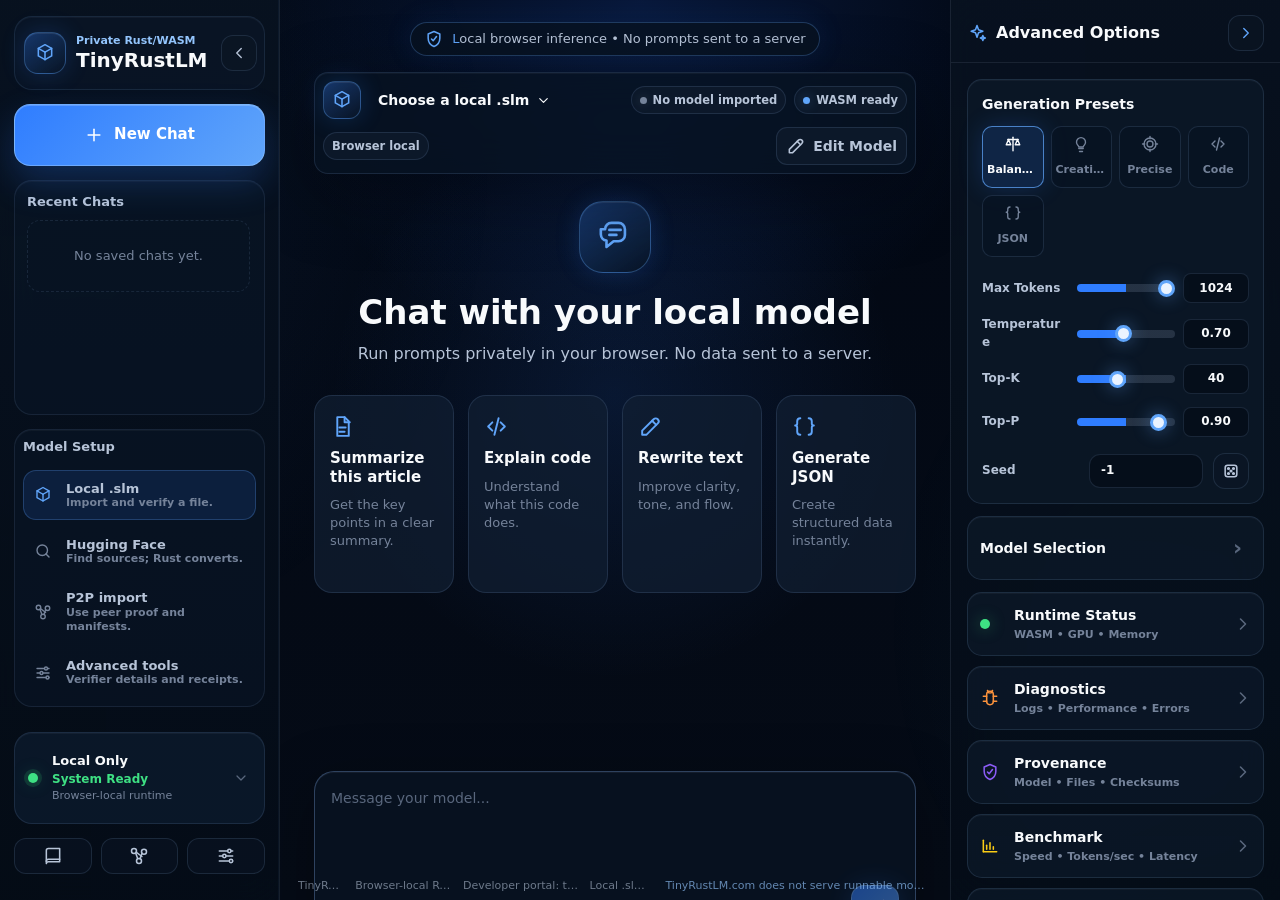
==== tinyrustlm/index.html @ 20199f37 "wip" ====
<!doctype html>
<html lang="en">
<head>
  <meta charset="utf-8">
  <meta name="viewport" content="width=device-width, initial-scale=1">
  <title>TinyRustLM</title>
  <link rel="icon" href="data:,">
  <link rel="stylesheet" href="./app/app.css?v=20260703-source-contract">
</head>
<body>
  <svg class="icon-sprite" aria-hidden="true" focusable="false">
    <symbol id="icon-cube" viewBox="0 0 24 24"><path d="m12 2 8 4.5v9L12 20l-8-4.5v-9L12 2Z"/><path d="m4 6.5 8 4.5 8-4.5"/><path d="M12 11v9"/></symbol>
    <symbol id="icon-chevron" viewBox="0 0 24 24"><path d="m9 18 6-6-6-6"/></symbol>
    <symbol id="icon-plus" viewBox="0 0 24 24"><path d="M12 5v14"/><path d="M5 12h14"/></symbol>
    <symbol id="icon-search" viewBox="0 0 24 24"><circle cx="11" cy="11" r="7"/><path d="m16 16 4 4"/></symbol>
    <symbol id="icon-chat" viewBox="0 0 24 24"><path d="M5 6.5A4.5 4.5 0 0 1 9.5 2h5A4.5 4.5 0 0 1 19 6.5v4A4.5 4.5 0 0 1 14.5 15H11l-5 4v-4.5A4.5 4.5 0 0 1 2 10.1V6.5Z"/><path d="M8 7h8"/><path d="M8 10.5h5"/></symbol>
    <symbol id="icon-book" viewBox="0 0 24 24"><path d="M4 5.5A2.5 2.5 0 0 1 6.5 3H20v16H6.5A2.5 2.5 0 0 0 4 21V5.5Z"/><path d="M4 18.5A2.5 2.5 0 0 1 6.5 16H20"/></symbol>
    <symbol id="icon-sliders" viewBox="0 0 24 24"><path d="M4 6h10"/><path d="M18 6h2"/><circle cx="16" cy="6" r="2"/><path d="M4 12h4"/><path d="M12 12h8"/><circle cx="10" cy="12" r="2"/><path d="M4 18h12"/><path d="M20 18h0"/><circle cx="18" cy="18" r="2"/></symbol>
    <symbol id="icon-code" viewBox="0 0 24 24"><path d="m8 8-4 4 4 4"/><path d="m16 8 4 4-4 4"/><path d="m14 4-4 16"/></symbol>
    <symbol id="icon-shield" viewBox="0 0 24 24"><path d="M12 3 19 6v5c0 5-3.2 8.4-7 10-3.8-1.6-7-5-7-10V6l7-3Z"/><path d="m9 12 2 2 4-5"/></symbol>
    <symbol id="icon-pencil" viewBox="0 0 24 24"><path d="M4 20h4l11-11a2.8 2.8 0 0 0-4-4L4 16v4Z"/><path d="m13.5 6.5 4 4"/></symbol>
    <symbol id="icon-file" viewBox="0 0 24 24"><path d="M7 3h7l4 4v14H7V3Z"/><path d="M14 3v5h5"/><path d="M9 13h6"/><path d="M9 17h5"/></symbol>
    <symbol id="icon-braces" viewBox="0 0 24 24"><path d="M8 4c-2 0-3 1-3 3v2c0 1-1 2-2 2 1 0 2 1 2 2v4c0 2 1 3 3 3"/><path d="M16 4c2 0 3 1 3 3v2c0 1 1 2 2 2-1 0-2 1-2 2v4c0 2-1 3-3 3"/></symbol>
    <symbol id="icon-paperclip" viewBox="0 0 24 24"><path d="m21 11-8.5 8.5a5 5 0 0 1-7-7L15 3a3.5 3.5 0 0 1 5 5l-9.2 9.2a2 2 0 0 1-2.8-2.8L16 6.5"/></symbol>
    <symbol id="icon-send" viewBox="0 0 24 24"><path d="M22 2 11 13"/><path d="m22 2-7 20-4-9-9-4 20-7Z"/></symbol>
    <symbol id="icon-sparkles" viewBox="0 0 24 24"><path d="m12 3 1.8 5.2L19 10l-5.2 1.8L12 17l-1.8-5.2L5 10l5.2-1.8L12 3Z"/><path d="m19 15 .8 2.2L22 18l-2.2.8L19 21l-.8-2.2L16 18l2.2-.8L19 15Z"/></symbol>
    <symbol id="icon-scales" viewBox="0 0 24 24"><path d="M12 3v18"/><path d="M5 6h14"/><path d="m6 6-3 7h6L6 6Z"/><path d="m18 6-3 7h6l-3-7Z"/></symbol>
    <symbol id="icon-lightbulb" viewBox="0 0 24 24"><path d="M9 18h6"/><path d="M10 22h4"/><path d="M8 14a6 6 0 1 1 8 0c-.8.7-1 1.5-1 2H9c0-.5-.2-1.3-1-2Z"/></symbol>
    <symbol id="icon-target" viewBox="0 0 24 24"><circle cx="12" cy="12" r="8"/><circle cx="12" cy="12" r="4"/><path d="M12 2v3"/><path d="M22 12h-3"/><path d="M12 22v-3"/><path d="M2 12h3"/></symbol>
    <symbol id="icon-bug" viewBox="0 0 24 24"><path d="M8 8a4 4 0 0 1 8 0v8a4 4 0 0 1-8 0V8Z"/><path d="M8 10H4"/><path d="M20 10h-4"/><path d="M8 16H4"/><path d="M20 16h-4"/><path d="M9 3l2 3"/><path d="m15 3-2 3"/></symbol>
    <symbol id="icon-chart" viewBox="0 0 24 24"><path d="M4 19V5"/><path d="M4 19h16"/><path d="M8 16v-5"/><path d="M12 16V8"/><path d="M16 16v-3"/></symbol>
    <symbol id="icon-network" viewBox="0 0 24 24"><circle cx="6" cy="6" r="3"/><circle cx="18" cy="7" r="3"/><circle cx="12" cy="18" r="3"/><path d="m8.5 7.4 7 5.2"/><path d="m15.7 8.8-2.5 6.4"/><path d="m8.1 8.6 2.3 6.5"/></symbol>
    <symbol id="icon-reset" viewBox="0 0 24 24"><path d="M4 12a8 8 0 1 0 2.3-5.7L4 8.5"/><path d="M4 4v4.5h4.5"/></symbol>
    <symbol id="icon-help" viewBox="0 0 24 24"><circle cx="12" cy="12" r="9"/><path d="M9.5 9a2.7 2.7 0 0 1 5 1.4c0 2.2-2.5 2.3-2.5 4.1"/><path d="M12 18h.01"/></symbol>
    <symbol id="icon-gear" viewBox="0 0 24 24"><circle cx="12" cy="12" r="3"/><path d="M19.4 15a8.1 8.1 0 0 0 .1-1l2-1.5-2-3.4-2.4 1a7.3 7.3 0 0 0-1.7-1L15 6.5h-4l-.4 2.6c-.6.2-1.2.6-1.7 1l-2.4-1-2 3.4 2 1.5a8.1 8.1 0 0 0 .1 2l-2 1.5 2 3.4 2.4-1c.5.4 1.1.8 1.7 1l.4 2.6h4l.4-2.6c.6-.2 1.2-.6 1.7-1l2.4 1 2-3.4-2-1.5c.1-.3.1-.7.1-1Z"/></symbol>
    <symbol id="icon-sun" viewBox="0 0 24 24"><circle cx="12" cy="12" r="4"/><path d="M12 2v3"/><path d="M12 19v3"/><path d="M2 12h3"/><path d="M19 12h3"/><path d="m4.9 4.9 2.1 2.1"/><path d="m17 17 2.1 2.1"/><path d="m19.1 4.9-2.1 2.1"/><path d="m7 17-2.1 2.1"/></symbol>
    <symbol id="icon-dice" viewBox="0 0 24 24"><rect x="5" y="5" width="14" height="14" rx="3"/><circle cx="9" cy="9" r="1"/><circle cx="15" cy="9" r="1"/><circle cx="12" cy="12" r="1"/><circle cx="9" cy="15" r="1"/><circle cx="15" cy="15" r="1"/></symbol>
  </svg>

  <main class="app-shell" data-mode="simple" data-system-state="booting" data-rail-collapsed="false" data-sidebar-collapsed="false">
    <aside class="left-sidebar" aria-label="TinyRustLM navigation">
      <header class="brand-header">
        <div class="brand-mark" aria-hidden="true"><svg><use href="#icon-cube"></use></svg></div>
        <div class="brand-copy">
          <p class="eyebrow">Private Rust/WASM</p>
          <h1>TinyRustLM</h1>
        </div>
        <button id="sidebarCollapseButton" class="icon-button sidebar-collapse" type="button" aria-label="Collapse sidebar" aria-expanded="true" title="Collapse sidebar">
          <svg><use href="#icon-chevron"></use></svg>
        </button>
      </header>

      <button id="newChatButton" class="new-chat-button" type="button" aria-label="New chat" data-tooltip="New chat">
        <svg aria-hidden="true"><use href="#icon-plus"></use></svg>
        <span>New Chat</span>
      </button>

      <section class="recent-section" aria-labelledby="recentChatsHeading">
        <div class="sidebar-section-header">
          <h2 id="recentChatsHeading">Recent Chats</h2>
        </div>
        <ol class="recent-list">
          <li class="recent-empty">No saved chats yet.</li>
        </ol>
      </section>

      <section class="setup-section" aria-labelledby="modelSetupHeading">
        <div class="sidebar-section-header">
          <h2 id="modelSetupHeading">Model Setup</h2>
        </div>
        <div class="setup-step-list">
          <button id="sidebarLocalSetupButton" class="setup-step" type="button" data-sidebar-source="local" data-tooltip="Local .slm" aria-pressed="true">
            <svg aria-hidden="true"><use href="#icon-cube"></use></svg>
            <span><strong>Local .slm</strong><small>Import and verify a file.</small></span>
          </button>
          <button id="sidebarHfSetupButton" class="setup-step" type="button" data-sidebar-source="huggingface" data-tooltip="Hugging Face">
            <svg aria-hidden="true"><use href="#icon-search"></use></svg>
            <span><strong>Hugging Face</strong><small>Find sources; Rust converts.</small></span>
          </button>
          <button id="sidebarP2pSetupButton" class="setup-step" type="button" data-sidebar-source="p2p" data-tooltip="P2P import">
            <svg aria-hidden="true"><use href="#icon-network"></use></svg>
            <span><strong>P2P import</strong><small>Use peer proof and manifests.</small></span>
          </button>
          <button id="sidebarAdvancedToolsButton" class="setup-step" type="button" data-sidebar-action="advanced" data-tooltip="Advanced tools">
            <svg aria-hidden="true"><use href="#icon-sliders"></use></svg>
            <span><strong>Advanced tools</strong><small>Verifier details and receipts.</small></span>
          </button>
        </div>
      </section>

      <section class="local-status-card" aria-label="Local runtime status" data-tooltip="Local runtime ready">
        <span id="systemStatusDot" class="status-dot" aria-hidden="true"></span>
        <div>
          <strong>Local Only</strong>
          <span id="runtimeStatus" class="status-text">System Ready</span>
          <span id="statusDetail" class="status-detail">Browser-local runtime</span>
        </div>
        <svg aria-hidden="true"><use href="#icon-chevron"></use></svg>
      </section>

      <div class="sidebar-utilities" aria-label="Documentation and tools">
        <a class="icon-button" href="#" rel="noopener" aria-label="Runtime docs" data-tooltip="Runtime docs" data-doc-target="runtime"><svg><use href="#icon-book"></use></svg></a>
        <a class="icon-button" href="#" rel="noopener" aria-label="MiniModel docs" data-tooltip="MiniModel docs" data-doc-target="minimodel"><svg><use href="#icon-network"></use></svg></a>
        <button class="icon-button" type="button" data-sidebar-action="advanced" aria-label="Advanced tools" data-tooltip="Advanced tools"><svg><use href="#icon-sliders"></use></svg></button>
      </div>
    </aside>

    <section class="main-workspace grid" aria-label="Local AI chat workspace">
      <div class="privacy-badge" title="Prompts and model execution stay in this browser.">
        <svg aria-hidden="true"><use href="#icon-shield"></use></svg>
        <span>Local browser inference &bull; No prompts sent to a server</span>
      </div>

      <section id="modelToolbar" class="model-toolbar" aria-label="Loaded local model">
        <div class="model-icon" aria-hidden="true"><svg><use href="#icon-cube"></use></svg></div>
        <button id="modelEditButton" class="model-name-button" type="button" aria-haspopup="dialog" aria-expanded="false">
          <span id="modelToolbarName">Choose a local .slm</span>
          <svg aria-hidden="true"><use href="#icon-chevron"></use></svg>
        </button>
        <span id="modelLoadPill" class="status-pill neutral"><span class="mini-dot"></span>No model imported</span>
        <span class="status-pill info"><span class="mini-dot"></span>WASM ready <span id="wasmState" class="sr-only">waiting</span></span>
        <span id="modelContextPill" class="status-pill neutral">Browser local</span>
        <button class="edit-model-button" type="button" data-open-model-popover>
          <svg aria-hidden="true"><use href="#icon-pencil"></use></svg>
          <span>Edit Model</span>
        </button>
      </section>

      <button id="mobileAdvancedButton" class="mobile-advanced-button" type="button" aria-controls="diagnosticsRail" aria-expanded="false">
        <svg aria-hidden="true"><use href="#icon-sparkles"></use></svg>
        <span>Advanced Options</span>
      </button>

      <div class="mode-toggle" role="group" aria-label="Interface mode">
        <button id="simpleModeButton" class="mode-button" type="button" aria-pressed="true">Chat</button>
        <button id="advancedModeButton" class="mode-button" type="button" aria-pressed="false">Advanced Tools</button>
      </div>

      <section id="simpleDiscoveryPanel" class="model-popover" hidden aria-label="Model source options">
        <div class="source-option-grid" role="list" aria-label="Model source options">
          <button id="simpleLocalSourceButton" class="source-option" type="button" data-source-option="local">
            <span>Your Local Files</span>
            <small>Fastest path. No network needed.</small>
          </button>
          <button id="simpleHfSourceButton" class="source-option" type="button" data-source-option="huggingface">
            <span>Hugging Face</span>
            <small>Model cards first. Convert later.</small>
          </button>
          <button id="simpleP2pSourceButton" class="source-option" type="button" data-source-option="p2p">
            <span>P2P Exchange</span>
            <small>Use manifests or peer proof.</small>
          </button>
        </div>
        <div id="simpleLocalSourcePanel" class="source-panel" data-source-panel="local">
          <p>Local `.slm` files stay on this device and are checked before they run.</p>
          <button id="simpleChooseLocalButton" class="secondary-action" type="button">Choose Local .slm</button>
          <button id="simpleImportLocalModelButton" class="secondary-action" type="button">Import Selected .slm</button>
        </div>
        <div id="simpleHfSourcePanel" class="source-panel" data-source-panel="huggingface" hidden>
          <label for="simpleHfSearchInput">Hugging Face metadata search</label>
          <p>These are external model-card candidates. Nothing runs here until Rust converts a compatible source to `.slm`, verifies it, and you choose the local file.</p>
          <div class="search-row">
            <input id="simpleHfSearchInput" type="search" value="tiny text-generation slm">
            <button id="simpleHfSearchButton" type="button">Search Metadata</button>
          </div>
          <div class="source-flow-row">
            <label class="toggle-row" for="simpleHfP2pToggle">
              <input id="simpleHfP2pToggle" type="checkbox" checked>
              <span>Enable P2P when available</span>
            </label>
            <span id="simpleHfP2pStatus" class="flow-status">P2P on. Peer-ready matches can use P2P Import.</span>
          </div>
          <p id="simpleHfP2pWarning" class="inline-status source-warning" hidden>P2P is off. Local conversion can take a while; enable P2P above to use peer-ready imports when metadata supports them.</p>
          <div id="simpleHfFlowSummary" class="source-flow-summary" aria-live="polite" hidden></div>
          <ol id="simpleHfResults" class="model-results"></ol>
        </div>
        <div id="simpleP2pSourcePanel" class="source-panel" data-source-panel="p2p" hidden>
          <p>Load MiniModel metadata or a local `models.v0.json` snapshot to find proof-ready peer imports, or save share metadata after you import a verified local `.slm`.</p>
          <label for="simplePeerBaseUrlInput">Known peer URL</label>
          <div class="search-row">
            <input id="simplePeerBaseUrlInput" type="url" inputmode="url" placeholder="127.0.0.1:8123/">
            <button id="simpleSavePeerUrlButton" type="button">Use Peer</button>
          </div>
          <p id="simplePeerUrlStatus" class="inline-status">Enter the consenting peer URL once; P2P imports will use it.</p>
          <button id="simpleLoadCatalogButton" class="secondary-action" type="button">Load MiniModel Metadata</button>
          <label for="simpleLocalCatalogFile">Local models.v0.json</label>
          <input id="simpleLocalCatalogFile" type="file" accept=".json,application/json">
          <button id="simpleImportLocalCatalogButton" class="secondary-action" type="button">Load Local Catalog</button>
          <label for="simplePeerAnnouncementFile">Peer-source announcement JSON</label>
          <input id="simplePeerAnnouncementFile" type="file" accept=".json,application/json">
          <button id="simpleApplyPeerAnnouncementButton" class="secondary-action" type="button">Apply Peer Announcement</button>
          <button id="simpleSaveShareMetadataButton" class="secondary-action" type="button">Save Share Metadata</button>
          <button id="simpleSaveShareKitButton" class="secondary-action" type="button">Save P2P Share Kit</button>
          <p id="simpleShareMetadataStatus" class="inline-status">import a local .slm first</p>
          <ol id="simpleCatalogResults" class="model-results"></ol>
        </div>
        <button id="simpleOpenAdvancedDiscoveryButton" class="text-link-button" type="button">Open source details in Advanced Tools</button>
        <div id="simpleDiscoveryStatus" class="helper-status" aria-live="polite">Choose a trusted local .slm file. No network is needed.</div>
      </section>

      <section id="simpleErrorPanel" class="simple-error" hidden aria-live="polite">
        <strong>Something needs attention.</strong>
        <p id="simpleErrorMessage">Check the selected model and try again.</p>
      </section>

      <section id="simpleExperience" class="chat-stage" aria-label="Chat mode">
        <div class="hero-icon" aria-hidden="true"><svg><use href="#icon-chat"></use></svg></div>
        <h2>Chat with your local model</h2>
        <p>Run prompts privately in your browser. No data sent to a server.</p>

        <div class="starter-grid" role="list" aria-label="Starter actions">
          <button class="starter-action" type="button" data-prompt-template="Summarize the following article in clear bullet points:" data-starter="summarize">
            <svg aria-hidden="true"><use href="#icon-file"></use></svg>
            <span>Summarize this article</span>
            <small>Get the key points in a clear summary.</small>
          </button>
          <button class="starter-action" type="button" data-prompt-template="Explain what this code does, step by step:" data-starter="code">
            <svg aria-hidden="true"><use href="#icon-code"></use></svg>
            <span>Explain code</span>
            <small>Understand what this code does.</small>
          </button>
          <button class="starter-action" type="button" data-prompt-template="Rewrite this text for clarity, tone, and flow:" data-starter="rewrite">
            <svg aria-hidden="true"><use href="#icon-pencil"></use></svg>
            <span>Rewrite text</span>
            <small>Improve clarity, tone, and flow.</small>
          </button>
          <button class="starter-action" type="button" data-prompt-template="Generate JSON for the following structure:" data-starter="json">
            <svg aria-hidden="true"><use href="#icon-braces"></use></svg>
            <span>Generate JSON</span>
            <small>Create structured data instantly.</small>
          </button>
        </div>
      </section>

      <section class="conversation-panel" aria-label="Conversation">
        <ol id="conversation" class="messages" aria-live="polite"></ol>
        <div id="response" class="latest-response" aria-live="polite"></div>
      </section>

      <form class="composer-panel" id="chatForm">
        <label class="sr-only" for="prompt">Prompt</label>
        <textarea id="prompt" rows="4" autocomplete="off" spellcheck="true" placeholder="Message your model..."></textarea>
        <div class="composer-footer">
          <span>Enter to send &bull; Shift+Enter for newline</span>
          <button id="generateButton" class="send-button" type="submit" disabled aria-label="Send message">
            <svg aria-hidden="true"><use href="#icon-send"></use></svg>
          </button>
        </div>
      </form>
    </section>

    <aside id="diagnosticsRail" class="advanced-options-panel diagnostics-rail" aria-label="Advanced options">
      <header class="advanced-header">
        <div>
          <svg aria-hidden="true"><use href="#icon-sparkles"></use></svg>
          <h2 id="advancedOptionsTitle">Advanced Options</h2>
        </div>
        <button id="diagnosticsRailToggle" class="icon-button" type="button" aria-label="Collapse Advanced Options" aria-expanded="true">
          <svg><use href="#icon-chevron"></use></svg>
        </button>
      </header>

      <div class="advanced-scroll">
        <section class="generation-card" aria-labelledby="generationPresetsHeading">
          <h3 id="generationPresetsHeading">Generation Presets</h3>
          <div class="preset-grid" role="group" aria-label="Generation presets">
            <button class="preset-button is-active" type="button" data-preset="balanced" aria-pressed="true"><svg><use href="#icon-scales"></use></svg><span>Balanced</span></button>
            <button class="preset-button" type="button" data-preset="creative" aria-pressed="false"><svg><use href="#icon-lightbulb"></use></svg><span>Creative</span></button>
            <button class="preset-button" type="button" data-preset="precise" aria-pressed="false"><svg><use href="#icon-target"></use></svg><span>Precise</span></button>
            <button class="preset-button" type="button" data-preset="code" aria-pressed="false"><svg><use href="#icon-code"></use></svg><span>Code</span></button>
            <button class="preset-button" type="button" data-preset="json" aria-pressed="false"><svg><use href="#icon-braces"></use></svg><span>JSON</span></button>
          </div>

          <div class="slider-stack">
            <label class="slider-control" for="maxTokens">
              <span>Max Tokens</span>
              <input id="maxTokens" type="range" min="1" max="1024" step="1" value="1024">
              <output data-value-for="maxTokens">1024</output>
            </label>
            <label class="slider-control" for="temperature">
              <span>Temperature</span>
              <input id="temperature" type="range" min="0" max="1.5" step="0.01" value="0.70">
              <output data-value-for="temperature">0.70</output>
            </label>
            <label class="slider-control" for="topK">
              <span>Top-K</span>
              <input id="topK" type="range" min="1" max="100" step="1" value="40">
              <output data-value-for="topK">40</output>
            </label>
            <label class="slider-control" for="topP">
              <span>Top-P</span>
              <input id="topP" type="range" min="0.01" max="1" step="0.01" value="0.90">
              <output data-value-for="topP">0.90</output>
            </label>
          </div>

          <label class="seed-control" for="seed">
            <span>Seed</span>
            <input id="seed" type="number" min="-1" max="4294967295" step="1" value="-1">
            <button id="seedRandomButton" class="icon-button" type="button" aria-label="Randomize seed"><svg><use href="#icon-dice"></use></svg></button>
          </label>
        </section>

        <section class="advanced-source-details" aria-label="Model and source details">
          <details class="drawer-section" data-panel-key="dashboard-model-source">
            <summary>Model Selection</summary>
            <label for="modelSelect">Model</label>
            <select id="modelSelect">
              <option value="tinylm16q8" selected>TinyLM-16M q8_0</option>
              <option value="tinylm16q4">TinyLM-16M q4_0</option>
              <option value="tinylm16f32">TinyLM-16M f32</option>
              <option value="tinyf32">Tiny Fixture f32</option>
              <option value="tinytied">Tiny Fixture tied-output f32</option>
              <option value="tinyq8">Tiny Fixture q8_0</option>
              <option value="tinyq4">Tiny Fixture q4_0</option>
              <option value="tinybpe">Tiny Fixture BPE f32</option>
            </select>
            <p id="modelHelperText" class="helper-text">Exact technical model names are shown here for local verification.</p>

            <label for="localModelFile">Local .slm</label>
            <input id="localModelFile" type="file" accept=".slm,application/octet-stream">
            <button id="importLocalModelButton" class="secondary-action" type="button">Import Local Model</button>
            <p id="localModelState" class="inline-status">waiting</p>

            <label for="conversionRequestFile">Conversion request JSON</label>
            <input id="conversionRequestFile" type="file" accept=".json,application/json">
            <button id="importConversionRequestButton" class="secondary-action" type="button">Bind Conversion Request</button>
            <p id="conversionRequestState" class="inline-status">optional source handoff</p>

            <label for="catalogUrlInput">Catalog URL</label>
            <div class="search-row">
              <input id="catalogUrlInput" type="url" autocomplete="off" spellcheck="false">
              <button id="catalogLoadButton" type="button">Load</button>
            </div>
            <label for="localCatalogFile">Local models.v0.json</label>
            <input id="localCatalogFile" type="file" accept=".json,application/json">
            <button id="importLocalCatalogButton" class="secondary-action" type="button">Load Local Catalog</button>
            <label for="peerAnnouncementFile">Peer-source announcement JSON</label>
            <input id="peerAnnouncementFile" type="file" accept=".json,application/json">
            <button id="applyPeerAnnouncementButton" class="secondary-action" type="button">Apply Peer Announcement</button>
            <p id="catalogStatus" class="inline-status">idle</p>
            <ol id="catalogResults" class="model-results"></ol>

            <label for="hfSearchInput">Hugging Face metadata</label>
            <div class="search-row">
              <input id="hfSearchInput" type="search" value="tiny text-generation slm">
              <button id="hfSearchButton" type="button">Search Metadata</button>
            </div>
            <p id="hfStatus" class="inline-status">idle</p>
            <ol id="hfResults" class="model-results"></ol>

            <button id="saveShareMetadataButton" class="secondary-action" type="button">Save MiniModel Share Metadata</button>
            <button id="saveShareKitButton" class="secondary-action" type="button">Save P2P Share Kit</button>
            <p id="shareMetadataState" class="inline-status">import a local .slm first</p>
          </details>
        </section>

        <div class="accordion-stack">
          <details class="status-accordion" data-panel-key="dashboard-runtime-status">
            <summary><span class="accordion-icon success"></span><span><strong>Runtime Status</strong><small>WASM &bull; GPU &bull; Memory</small></span><svg><use href="#icon-chevron"></use></svg></summary>
            <dl id="loadPanel" class="kv-list">
              <dt>Model</dt><dd id="modelState">waiting</dd>
              <dt>Error</dt><dd id="errorState">none</dd>
            </dl>
            <pre id="diagnostics"></pre>
            <pre id="developer"></pre>
          </details>

          <details class="status-accordion" data-panel-key="dashboard-diagnostics">
            <summary><svg class="accordion-svg warn"><use href="#icon-bug"></use></svg><span><strong>Diagnostics</strong><small>Logs &bull; Performance &bull; Errors</small></span><svg><use href="#icon-chevron"></use></svg></summary>
            <div class="tabs" role="tablist" aria-label="Diagnostics tabs">
              <button id="tabRuntime" class="tab-button" type="button" role="tab" aria-selected="true" aria-controls="panelRuntime" data-tab="runtime">Runtime</button>
              <button id="tabProvenance" class="tab-button" type="button" role="tab" aria-selected="false" aria-controls="panelProvenance" data-tab="provenance">Provenance</button>
              <button id="tabAssembly" class="tab-button" type="button" role="tab" aria-selected="false" aria-controls="panelAssembly" data-tab="assembly">Assembly</button>
              <button id="tabModulePlan" class="tab-button" type="button" role="tab" aria-selected="false" aria-controls="panelModulePlan" data-tab="module">Module Plan</button>
              <button id="tabBenchmark" class="tab-button" type="button" role="tab" aria-selected="false" aria-controls="panelBenchmark" data-tab="benchmark">Benchmark</button>
              <button id="tabConsole" class="tab-button" type="button" role="tab" aria-selected="false" aria-controls="panelConsole" data-tab="console">Token Console</button>
              <button id="tabTeleodynamic" class="tab-button" type="button" role="tab" aria-selected="false" aria-controls="panelTeleodynamic" data-tab="teleodynamic">Teleodynamic</button>
            </div>
            <section id="panelRuntime" class="tab-panel" role="tabpanel" aria-labelledby="tabRuntime"></section>
            <section id="panelProvenance" class="tab-panel" role="tabpanel" aria-labelledby="tabProvenance" hidden></section>
            <section id="panelAssembly" class="tab-panel" role="tabpanel" aria-labelledby="tabAssembly" hidden></section>
            <section id="panelModulePlan" class="tab-panel" role="tabpanel" aria-labelledby="tabModulePlan" hidden></section>
            <section id="panelBenchmark" class="tab-panel" role="tabpanel" aria-labelledby="tabBenchmark" hidden></section>
            <section id="panelConsole" class="tab-panel" role="tabpanel" aria-labelledby="tabConsole" hidden></section>
            <section id="panelTeleodynamic" class="tab-panel" role="tabpanel" aria-labelledby="tabTeleodynamic" hidden></section>
            <div class="console-actions">
              <button id="clearConsoleButton" type="button">Clear Console</button>
              <button id="copyConsoleButton" type="button">Copy Console</button>
              <label class="toggle-row" for="pauseConsoleScroll"><input id="pauseConsoleScroll" type="checkbox"><span>Pause auto-scroll</span></label>
            </div>
            <pre id="console"></pre>
          </details>

          <details class="status-accordion" data-panel-key="dashboard-provenance">
            <summary><svg class="accordion-svg info"><use href="#icon-shield"></use></svg><span><strong>Provenance</strong><small>Model &bull; Files &bull; Checksums</small></span><svg><use href="#icon-chevron"></use></svg></summary>
            <dl id="provenancePanel" class="kv-list">
              <dt>Manifest</dt><dd id="provenanceState">waiting</dd>
              <dt>Source</dt><dd id="provenanceSourceKind">waiting</dd>
              <dt>Source Snapshot</dt><dd id="provenanceSourceSnapshot">waiting</dd>
              <dt>Source ID</dt><dd id="provenanceSourceId" class="copyable">waiting</dd>
              <dt>Source Shape</dt><dd id="provenanceSourceShape">waiting</dd>
              <dt>Source Review</dt><dd id="provenanceSourceReview" class="copyable">waiting</dd>
              <dt>Review Routes</dt><dd id="provenanceSourceReviewRoutes">waiting</dd>
              <dt>Review Artifacts</dt><dd id="provenanceSourceReviewArtifacts">waiting</dd>
              <dt>Tokenizer Import</dt><dd id="provenanceSourceTokenizerImport">waiting</dd>
              <dt>Source Validation</dt><dd id="provenanceSourceValidation">waiting</dd>
              <dt>Admission</dt><dd id="provenanceAdmission">waiting</dd>
              <dt>Quality</dt><dd id="provenanceQualityClaim">waiting</dd>
              <dt>Trained</dt><dd id="provenanceTrainedClaim">waiting</dd>
              <dt>Genome</dt><dd id="provenanceGenome">waiting</dd>
              <dt>Species</dt><dd id="provenanceSpecies">waiting</dd>
              <dt>Novelty</dt><dd id="provenanceNovelty">waiting</dd>
              <dt>Population</dt><dd id="provenancePopulation">waiting</dd>
              <dt>Mate Selection</dt><dd id="provenanceMateSelection">waiting</dd>
              <dt>Operator</dt><dd id="provenanceOperator">waiting</dd>
              <dt>Schedule</dt><dd id="provenanceSchedule">waiting</dd>
              <dt>Phenotype</dt><dd id="provenancePhenotype">waiting</dd>
              <dt>Artifact</dt><dd id="provenanceArtifact">waiting</dd>
              <dt>Fitness</dt><dd id="provenanceFitness">waiting</dd>
              <dt>Eval Cases</dt><dd id="provenanceEvalCases">waiting</dd>
              <dt>Eval Checksum</dt><dd id="provenanceEvalChecksum">waiting</dd>
              <dt>Checksum</dt><dd id="provenanceChecksum" class="copyable">waiting</dd>
              <dt>Next Gate</dt><dd id="provenanceNextGate">waiting</dd>
            </dl>
          </details>

          <details class="status-accordion" data-panel-key="dashboard-benchmark">
            <summary><svg class="accordion-svg yellow"><use href="#icon-chart"></use></svg><span><strong>Benchmark</strong><small>Speed &bull; Tokens/sec &bull; Latency</small></span><svg><use href="#icon-chevron"></use></svg></summary>
            <div class="benchmark-grid">
              <div class="metric-card"><span>Load</span><strong id="benchLoadMs">waiting</strong></div>
              <div class="metric-card"><span>Prompt tokens</span><strong id="benchPromptTokens">0 tokens</strong></div>
              <div class="metric-card"><span>Generated tokens</span><strong id="benchGeneratedTokens">0 tokens</strong></div>
              <div class="metric-card"><span>Speed</span><strong id="benchTokensPerSecond">0.000 tok/s</strong></div>
              <div class="metric-card"><span>Scratch</span><strong id="benchScratch">0 bytes</strong></div>
            </div>
            <p id="runSummary" class="helper-status">No generation run yet.</p>
          </details>

          <details class="status-accordion" data-panel-key="dashboard-adapter">
            <summary><svg class="accordion-svg cyan"><use href="#icon-cube"></use></svg><span><strong>Adapter Sidecar</strong><small>LoRA &bull; Adapters &bull; Merges</small></span><svg><use href="#icon-chevron"></use></svg></summary>
            <label for="adapterSelect">Adapter</label>
            <select id="adapterSelect" disabled><option value="none" selected>None</option></select>
            <button id="applyAdapterButton" class="secondary-action" type="button" disabled>Apply Adapter</button>
            <dl id="adapterPanel" class="kv-list"><dt>Status</dt><dd id="adapterState">waiting</dd></dl>
          </details>

          <details class="status-accordion" data-panel-key="dashboard-module-plan">
            <summary><svg class="accordion-svg yellow"><use href="#icon-network"></use></svg><span><strong>Module Plan</strong><small>Graph &bull; Modules &bull; Ops</small></span><svg><use href="#icon-chevron"></use></svg></summary>
            <dl id="modulePlanPanel" class="kv-list">
              <dt>Receipt</dt><dd id="modulePlanState" class="copyable">waiting</dd>
              <dt>Kind</dt><dd id="modulePlanKind">waiting</dd>
              <dt>Resource</dt><dd id="modulePlanResource">waiting</dd>
              <dt>Execution</dt><dd id="modulePlanExecution">waiting</dd>
              <dt>Fetch</dt><dd id="modulePlanFetch">waiting</dd>
              <dt>Origin</dt><dd id="modulePlanOrigin">waiting</dd>
              <dt>Fetch Limit</dt><dd id="modulePlanFetchLimit">waiting</dd>
              <dt>Plan Fetches</dt><dd id="modulePlanPlannedFetchCount">waiting</dd>
              <dt>Actual Fetches</dt><dd id="modulePlanActualFetchCount">waiting</dd>
              <dt>Route Hash</dt><dd id="modulePlanRouteSetChecksumAlgorithm">waiting</dd>
              <dt>Route Version</dt><dd id="modulePlanRouteSetVersion">waiting</dd>
              <dt>Route Set</dt><dd id="modulePlanRouteSetChecksum" class="copyable">waiting</dd>
              <dt>Actual Route Set</dt><dd id="modulePlanActualRouteSetChecksum" class="copyable">waiting</dd>
              <dt>WASM Pages</dt><dd id="modulePlanWasmPages">waiting</dd>
              <dt>WASM ABI</dt><dd id="modulePlanWasmExportSet">waiting</dd>
              <dt>Transfer</dt><dd id="modulePlanWasmTransferStrategy">waiting</dd>
              <dt>Release</dt><dd id="modulePlanModelReleaseStrategy">waiting</dd>
              <dt>Reset</dt><dd id="modulePlanRuntimeResetStrategy">waiting</dd>
              <dt>Validate</dt><dd id="modulePlanAdapterValidationStrategy">waiting</dd>
              <dt>Validate Count</dt><dd id="modulePlanAdapterValidationCount">waiting</dd>
              <dt>Apply Count</dt><dd id="modulePlanAdapterApplyCount">waiting</dd>
              <dt>Heap Floor</dt><dd id="modulePlanWasmHeapMinBytes">waiting</dd>
              <dt>Context</dt><dd id="modulePlanContextTokens">waiting</dd>
              <dt>Sampler Cap</dt><dd id="modulePlanSamplerCap">waiting</dd>
              <dt>Tokenizer</dt><dd id="modulePlanTokenizer">waiting</dd>
              <dt>Modules</dt><dd id="modulePlanModules">waiting</dd>
              <dt>Model Budget</dt><dd id="modulePlanModelBudget">waiting</dd>
              <dt>Adapter Budget</dt><dd id="modulePlanAdapterBudget">waiting</dd>
              <dt>Stack Budget</dt><dd id="modulePlanAdapterStackBudget">waiting</dd>
              <dt>Scratch Budget</dt><dd id="modulePlanScratchBudget">waiting</dd>
              <dt>Prompt Limit</dt><dd id="modulePlanPromptLimit">waiting</dd>
              <dt>Output Limit</dt><dd id="modulePlanOutputLimit">waiting</dd>
              <dt>KV Budget</dt><dd id="modulePlanKvCacheBudget">waiting</dd>
              <dt>KV Pages</dt><dd id="modulePlanKvCachePages">waiting</dd>
              <dt>Total Budget</dt><dd id="modulePlanTotalBudget">waiting</dd>
              <dt>Total Limit</dt><dd id="modulePlanTotalLimit">waiting</dd>
              <dt>Bytes</dt><dd id="modulePlanBytes">waiting</dd>
              <dt>Actual Module Bytes</dt><dd id="modulePlanActualModuleBytes">waiting</dd>
              <dt>Checksums</dt><dd id="modulePlanChecksums">waiting</dd>
              <dt>Actual Module Checksums</dt><dd id="modulePlanActualModuleChecksums">waiting</dd>
              <dt>Slots</dt><dd id="modulePlanSlots">waiting</dd>
              <dt>Roles</dt><dd id="modulePlanRoles">waiting</dd>
              <dt>Phases</dt><dd id="modulePlanPhases">waiting</dd>
              <dt>Depends</dt><dd id="modulePlanDepends">waiting</dd>
              <dt>Trace</dt><dd id="modulePlanTrace">waiting</dd>
              <dt>Model</dt><dd id="modulePlanModel">waiting</dd>
              <dt>Stack</dt><dd id="modulePlanStack">waiting</dd>
            </dl>
          </details>

          <details class="status-accordion" data-panel-key="dashboard-assembly">
            <summary><svg class="accordion-svg cyan"><use href="#icon-network"></use></svg><span><strong>Assembly</strong><small>Receipts &bull; Lineage &bull; Gates</small></span><svg><use href="#icon-chevron"></use></svg></summary>
            <dl id="assemblyPanel" class="kv-list">
              <dt>Receipt</dt><dd id="assemblyState" class="copyable">waiting</dd>
              <dt>Kind</dt><dd id="assemblyKind">waiting</dd>
              <dt>Parents</dt><dd id="assemblyParents">waiting</dd>
              <dt>Operator</dt><dd id="assemblyOperator">waiting</dd>
              <dt>Ledger</dt><dd id="assemblyLedger" class="copyable">waiting</dd>
              <dt>Next Gate</dt><dd id="assemblyNextGate">waiting</dd>
            </dl>
          </details>
        </div>

        <details class="run-history" data-panel-key="dashboard-run-history">
          <summary>Run History / State Ledger</summary>
          <label class="toggle-row" for="keepRunHistoryToggle"><input id="keepRunHistoryToggle" type="checkbox"><span>Keep run history on this device</span></label>
          <button id="clearRunHistoryButton" class="secondary-action" type="button">Clear Run History</button>
          <ol id="runHistoryList" class="run-history-list"></ol>
        </details>

        <div class="bottom-controls">
          <button id="resetButton" class="reset-defaults-button" type="button" disabled><svg><use href="#icon-reset"></use></svg><span>Reset to Defaults</span></button>
          <button id="stepTokenButton" class="icon-button" type="button" disabled aria-label="Step one token"><svg><use href="#icon-code"></use></svg></button>
          <button id="clearChatButton" class="icon-button" type="button" disabled aria-label="Clear conversation"><svg><use href="#icon-chat"></use></svg></button>
          <button class="icon-button" type="button" aria-label="Help"><svg><use href="#icon-help"></use></svg></button>
        </div>
      </div>
    </aside>

    <footer class="footnote" id="appFooter">
      <span>TinyRustLM.com</span>
      <span>Browser-local Rust/WASM runtime</span>
      <span>Developer portal: tinyrustlm.mirust.com</span>
      <span>Local .slm models only</span>
      <span class="notice">TinyRustLM.com does not serve runnable model weights. Prompts are not sent to a server.</span>
      <span id="currentModelSummary" class="model-summary">No model loaded</span>
    </footer>
  </main>
  <script src="./app/app.js?v=20260704-receipt-strict-time"></script>
</body>
</html>
---- tinyrustlm/app/app.css ----
:root {
  color-scheme: dark;
  --bg-primary: #020814;
  --bg-secondary: #06111f;
  --panel: rgba(12, 23, 38, .72);
  --panel-strong: rgba(15, 28, 45, .88);
  --card: rgba(17, 31, 50, .72);
  --card-hover: rgba(24, 45, 72, .84);
  --border: rgba(118, 151, 192, .18);
  --border-strong: rgba(120, 160, 220, .30);
  --divider: rgba(148, 163, 184, .13);
  --primary: #2f7dff;
  --primary-hover: #3b86ff;
  --electric: #60a5fa;
  --soft-blue: #93c5fd;
  --success: #3ee083;
  --warning: #fb923c;
  --danger: #f87171;
  --yellow: #facc15;
  --cyan: #22d3ee;
  --violet: #8b5cf6;
  --text: #f8fafc;
  --text-secondary: #b7c4d8;
  --text-muted: #75839a;
  --text-faint: #59677d;
  --shadow: 0 20px 70px rgba(0, 0, 0, .34);
  --blue-glow: 0 0 24px rgba(47, 125, 255, .20);
  --left-width: 280px;
  --right-width: 330px;
  --font: Inter, "SF Pro Display", system-ui, -apple-system, BlinkMacSystemFont, "Segoe UI", sans-serif;
}

* {
  box-sizing: border-box;
}

html,
body {
  height: 100%;
  min-height: 100%;
}

body {
  min-width: 320px;
  margin: 0;
  overflow: hidden;
  background:
    radial-gradient(circle at 50% 0%, rgba(37, 99, 235, .18), transparent 34%),
    radial-gradient(circle at 48% 44%, rgba(47, 125, 255, .12), transparent 34%),
    linear-gradient(180deg, var(--bg-primary) 0%, #050b16 100%);
  color: var(--text);
  font: 14px/1.45 var(--font);
}

body::before {
  position: fixed;
  inset: 0;
  pointer-events: none;
  content: "";
  background:
    radial-gradient(circle at 0% 20%, rgba(96, 165, 250, .08), transparent 34%),
    radial-gradient(circle at 100% 70%, rgba(34, 211, 238, .06), transparent 28%),
    linear-gradient(90deg, rgba(0, 0, 0, .30), transparent 18%, transparent 82%, rgba(0, 0, 0, .32));
}

button,
input,
select,
textarea {
  font: inherit;
}

button,
summary,
select,
input[type="file"],
input[type="checkbox"],
input[type="radio"],
input[type="range"] {
  cursor: pointer;
}

button:focus-visible,
summary:focus-visible,
select:focus-visible,
textarea:focus-visible,
input:focus-visible,
a:focus-visible {
  outline: 2px solid rgba(96, 165, 250, .95);
  outline-offset: 3px;
}

button {
  border: 1px solid transparent;
  color: var(--text);
  background: none;
}

button:disabled {
  cursor: not-allowed;
  opacity: .48;
}

a {
  color: inherit;
  text-decoration: none;
}

h1,
h2,
h3,
p {
  margin-top: 0;
}

h1,
h2,
h3 {
  letter-spacing: 0;
}

svg {
  width: 20px;
  height: 20px;
  flex: 0 0 auto;
  fill: none;
  stroke: currentColor;
  stroke-linecap: round;
  stroke-linejoin: round;
  stroke-width: 1.85;
}

.icon-sprite {
  position: absolute;
  width: 0;
  height: 0;
  overflow: hidden;
}

.sr-only {
  position: absolute;
  width: 1px;
  height: 1px;
  padding: 0;
  margin: -1px;
  overflow: hidden;
  clip: rect(0, 0, 0, 0);
  white-space: nowrap;
  border: 0;
}

[hidden] {
  display: none !important;
}

.app-shell {
  position: relative;
  z-index: 1;
  display: grid;
  grid-template-columns: var(--left-width) minmax(0, 1fr) var(--right-width);
  width: 100vw;
  height: 100vh;
  height: 100dvh;
  min-height: 0;
  overflow: hidden;
}

.left-sidebar,
.advanced-options-panel {
  background: linear-gradient(180deg, rgba(8, 18, 32, .90), rgba(5, 13, 24, .82));
  border-color: var(--divider);
  backdrop-filter: blur(22px);
}

.left-sidebar {
  position: relative;
  z-index: 20;
  display: grid;
  grid-template-rows: auto auto minmax(110px, .8fr) auto auto auto;
  gap: 14px;
  min-width: 0;
  min-height: 0;
  padding: 16px 14px 14px;
  overflow-y: auto;
  overflow-x: hidden;
  border-right: 1px solid var(--divider);
  box-shadow: inset -1px 0 0 rgba(96, 165, 250, .05);
  scrollbar-width: thin;
}

.brand-header {
  display: grid;
  grid-template-columns: 42px minmax(0, 1fr) 34px;
  gap: 10px;
  align-items: center;
  padding: 9px;
  background: rgba(11, 24, 42, .56);
  border: 1px solid rgba(118, 151, 192, .15);
  border-radius: 18px;
  box-shadow: inset 0 1px 0 rgba(255, 255, 255, .04);
}

.brand-mark,
.model-icon,
.hero-icon,
.message-avatar,
.assistant-avatar {
  display: grid;
  place-items: center;
  color: var(--electric);
  background:
    linear-gradient(145deg, rgba(47, 125, 255, .28), rgba(6, 17, 31, .72)),
    rgba(14, 30, 54, .88);
  border: 1px solid rgba(96, 165, 250, .35);
  box-shadow: inset 0 1px 0 rgba(255, 255, 255, .08), var(--blue-glow);
}

.brand-mark {
  width: 42px;
  height: 42px;
  border-radius: 14px;
}

.brand-copy {
  min-width: 0;
}

.brand-copy h1 {
  margin: 0;
  overflow: hidden;
  color: var(--text);
  font-size: 20px;
  font-weight: 750;
  line-height: 1.05;
  text-overflow: ellipsis;
  white-space: nowrap;
}

.eyebrow {
  margin: 0 0 3px;
  overflow: hidden;
  color: var(--soft-blue);
  font-size: 11px;
  font-weight: 700;
  line-height: 1.15;
  text-overflow: ellipsis;
  white-space: nowrap;
}

.icon-button {
  display: inline-grid;
  place-items: center;
  width: 36px;
  height: 36px;
  min-width: 36px;
  padding: 0;
  color: var(--text-secondary);
  background: rgba(12, 23, 38, .55);
  border: 1px solid var(--border);
  border-radius: 12px;
  transition: border-color .18s ease, color .18s ease, background .18s ease, transform .18s ease;
}

.icon-button:hover {
  color: var(--text);
  background: rgba(24, 45, 72, .78);
  border-color: rgba(96, 165, 250, .45);
  transform: translateY(-1px);
}

.sidebar-collapse svg,
.advanced-header > .icon-button svg {
  width: 18px;
  height: 18px;
  transition: transform .18s ease;
}

.sidebar-collapse svg {
  transform: rotate(180deg);
}

.new-chat-button {
  position: relative;
  display: flex;
  align-items: center;
  justify-content: center;
  gap: 10px;
  width: 100%;
  min-height: 50px;
  padding: 0 18px;
  color: white;
  font-size: 15px;
  font-weight: 700;
  background: linear-gradient(135deg, #2f7dff, #60a5fa);
  border: 1px solid rgba(147, 197, 253, .58);
  border-radius: 16px;
  box-shadow: 0 16px 36px rgba(47, 125, 255, .24), inset 0 1px 0 rgba(255, 255, 255, .20);
  transition: filter .18s ease, transform .18s ease, box-shadow .18s ease;
}

.new-chat-button:hover {
  filter: brightness(1.07);
  transform: translateY(-1px);
  box-shadow: 0 20px 42px rgba(47, 125, 255, .30);
}

.recent-section {
  display: grid;
  grid-template-rows: auto minmax(0, 1fr);
  min-height: 0;
  overflow: hidden;
  padding: 12px;
  background: rgba(11, 24, 42, .52);
  border: 1px solid rgba(118, 151, 192, .14);
  border-radius: 18px;
  box-shadow: inset 0 1px 0 rgba(255, 255, 255, .035);
}

.sidebar-section-header {
  display: flex;
  align-items: center;
  justify-content: space-between;
  margin-bottom: 9px;
}

.sidebar-section-header h2 {
  margin: 0;
  color: var(--text-secondary);
  font-size: 13px;
  font-weight: 700;
}

.sidebar-section-header .icon-button {
  width: 30px;
  height: 30px;
  min-width: 30px;
  border-color: transparent;
  background: transparent;
}

.recent-list,
.run-history-list,
.model-results,
.messages {
  margin: 0;
  padding: 0;
  list-style: none;
}

.recent-list {
  display: grid;
  align-content: start;
  gap: 4px;
  min-height: 0;
  overflow-y: auto;
  padding-right: 2px;
  scrollbar-width: thin;
}

.recent-list button,
.setup-step {
  display: grid;
  grid-template-columns: 22px minmax(0, 1fr) auto;
  align-items: center;
  width: 100%;
  min-height: 38px;
  gap: 8px;
  padding: 0 9px;
  color: var(--text-secondary);
  border: 1px solid transparent;
  border-radius: 13px;
  transition: color .18s ease, border-color .18s ease, background .18s ease;
}

.recent-list button:hover,
.setup-step:hover {
  color: var(--text);
  background: rgba(24, 45, 72, .64);
  border-color: rgba(120, 160, 220, .16);
}

.recent-list svg,
.setup-step svg {
  width: 18px;
  height: 18px;
  color: var(--text-muted);
}

.recent-list span,
.setup-step span {
  min-width: 0;
  overflow: hidden;
  text-align: left;
}

.recent-list span {
  font-size: 13px;
  font-weight: 550;
  text-overflow: ellipsis;
  white-space: nowrap;
}

.recent-list time {
  color: var(--text-faint);
  font-size: 11px;
}

.recent-empty {
  display: grid;
  min-height: 72px;
  place-items: center;
  padding: 12px;
  color: var(--text-muted);
  font-size: 13px;
  text-align: center;
  background: rgba(8, 19, 34, .42);
  border: 1px dashed rgba(118, 151, 192, .16);
  border-radius: 13px;
}

.setup-section {
  position: relative;
  display: grid;
  align-self: start;
  gap: 5px;
  padding: 8px;
  background: rgba(11, 24, 42, .52);
  border: 1px solid rgba(118, 151, 192, .14);
  border-radius: 18px;
  box-shadow: inset 0 1px 0 rgba(255, 255, 255, .035);
}

.setup-step-list {
  display: grid;
  gap: 6px;
}

.setup-step {
  position: relative;
  grid-template-columns: 24px minmax(0, 1fr);
  min-height: 50px;
  padding: 7px 10px;
}

.setup-step strong,
.setup-step small {
  display: block;
  overflow: hidden;
  text-overflow: ellipsis;
}

.setup-step strong {
  color: var(--text-secondary);
  font-size: 13px;
  font-weight: 750;
  line-height: 1.2;
  white-space: nowrap;
}

.setup-step small {
  color: var(--text-muted);
  font-size: 11px;
  font-weight: 600;
  line-height: 1.25;
}

.setup-step[aria-pressed="true"] {
  color: var(--text);
  background: rgba(47, 125, 255, .13);
  border-color: rgba(96, 165, 250, .25);
}

.setup-step[aria-pressed="true"] svg {
  color: var(--electric);
}

.local-status-card {
  position: relative;
  display: grid;
  grid-template-columns: 14px minmax(0, 1fr) 18px;
  gap: 10px;
  align-items: center;
  padding: 13px;
  background: rgba(12, 28, 47, .78);
  border: 1px solid rgba(118, 151, 192, .17);
  border-radius: 18px;
  box-shadow: inset 0 1px 0 rgba(255, 255, 255, .04);
}

.status-dot,
.mini-dot,
.accordion-icon {
  display: inline-block;
  border-radius: 999px;
}

.status-dot {
  width: 10px;
  height: 10px;
  background: var(--success);
  box-shadow: 0 0 0 4px rgba(62, 224, 131, .14), 0 0 18px rgba(62, 224, 131, .28);
}

.app-shell[data-system-state="error"] .status-dot {
  background: var(--danger);
  box-shadow: 0 0 0 4px rgba(248, 113, 113, .14);
}

.app-shell[data-system-state="loading"] .status-dot,
.app-shell[data-system-state="generating"] .status-dot,
.app-shell[data-system-state="fetching"] .status-dot,
.app-shell[data-system-state="importing"] .status-dot {
  background: var(--electric);
  box-shadow: 0 0 0 4px rgba(96, 165, 250, .14);
}

.local-status-card strong,
.status-text,
.status-detail {
  display: block;
  overflow: hidden;
  text-overflow: ellipsis;
  white-space: nowrap;
}

.local-status-card strong {
  color: var(--text);
  font-size: 13px;
  font-weight: 750;
}

.status-text {
  color: var(--success);
  font-size: 12px;
  font-weight: 700;
}

.status-detail {
  color: var(--text-muted);
  font-size: 11px;
}

.local-status-card > svg {
  width: 16px;
  height: 16px;
  color: var(--text-faint);
  transform: rotate(90deg);
}

.sidebar-utilities {
  display: grid;
  grid-template-columns: repeat(3, 1fr);
  gap: 9px;
}

.sidebar-utilities .icon-button {
  position: relative;
  width: 100%;
}

.main-workspace {
  position: relative;
  display: grid;
  grid-auto-rows: max-content;
  align-content: start;
  row-gap: 0;
  min-width: 0;
  min-height: 0;
  height: auto;
  max-height: 100vh;
  max-height: 100dvh;
  padding: 22px clamp(18px, 3vw, 34px) 20px;
  overflow-x: hidden;
  overflow-y: auto;
  overscroll-behavior: contain;
  scrollbar-width: thin;
}

.privacy-badge {
  justify-self: center;
  display: inline-flex;
  align-items: center;
  gap: 8px;
  max-width: 100%;
  min-height: 34px;
  padding: 6px 13px;
  color: var(--text-secondary);
  font-size: 13px;
  background: rgba(8, 19, 34, .76);
  border: 1px solid rgba(96, 165, 250, .28);
  border-radius: 999px;
  box-shadow: 0 0 30px rgba(47, 125, 255, .10);
}

.privacy-badge svg,
.privacy-badge span::first-letter {
  color: var(--electric);
}

.privacy-badge span {
  min-width: 0;
}

.model-toolbar {
  position: relative;
  justify-self: center;
  display: flex;
  flex-wrap: wrap;
  align-items: center;
  align-content: center;
  gap: 8px;
  width: min(780px, 100%);
  min-height: 62px;
  margin-top: 16px;
  padding: 8px;
  background: rgba(8, 19, 34, .74);
  border: 1px solid var(--border);
  border-radius: 14px;
  box-shadow: var(--shadow), inset 0 1px 0 rgba(255, 255, 255, .04);
  backdrop-filter: blur(20px);
}

.mode-toggle {
  display: none;
}

.mode-button {
  min-height: 30px;
  padding: 0 12px;
  color: var(--text-secondary);
  background: transparent;
  border: 1px solid transparent;
  border-radius: 999px;
  font-size: 12px;
  font-weight: 750;
}

.mode-button[aria-pressed="true"] {
  color: white;
  background: rgba(47, 125, 255, .18);
  border-color: rgba(96, 165, 250, .58);
  box-shadow: var(--blue-glow);
}

.mobile-advanced-button {
  display: none;
  justify-self: center;
  align-items: center;
  gap: 8px;
  min-height: 38px;
  margin-top: 12px;
  padding: 0 13px;
  color: var(--text);
  font-size: 13px;
  font-weight: 750;
  background: rgba(15, 28, 45, .82);
  border: 1px solid rgba(96, 165, 250, .32);
  border-radius: 999px;
  box-shadow: 0 0 24px rgba(47, 125, 255, .12);
}

.mobile-advanced-button:hover {
  border-color: rgba(96, 165, 250, .58);
  background: rgba(24, 45, 72, .78);
}

.mobile-advanced-button svg {
  width: 16px;
  height: 16px;
  color: var(--electric);
}

.model-icon {
  width: 38px;
  height: 38px;
  border-radius: 12px;
}

.model-name-button {
  flex: 1 1 232px;
  display: flex;
  align-items: center;
  gap: 7px;
  min-width: 0;
  min-height: 38px;
  padding: 0 8px;
  color: var(--text);
  font-size: 14px;
  font-weight: 700;
  border-radius: 10px;
}

.model-name-button span {
  min-width: 0;
  overflow: hidden;
  text-overflow: ellipsis;
  white-space: nowrap;
}

.model-name-button svg {
  width: 15px;
  height: 15px;
  transform: rotate(90deg);
}

.status-pill {
  display: inline-flex;
  align-items: center;
  gap: 6px;
  min-height: 28px;
  padding: 0 8px;
  color: var(--text-secondary);
  font-size: 11.5px;
  font-weight: 700;
  white-space: nowrap;
  background: rgba(15, 28, 45, .82);
  border: 1px solid var(--border);
  border-radius: 999px;
}

.mini-dot {
  width: 7px;
  height: 7px;
}

.status-pill.success .mini-dot {
  background: var(--success);
  box-shadow: 0 0 12px rgba(62, 224, 131, .46);
}

.status-pill.info .mini-dot {
  background: var(--electric);
  box-shadow: 0 0 12px rgba(96, 165, 250, .40);
}

.status-pill.neutral .mini-dot {
  background: var(--text-muted);
  box-shadow: 0 0 10px rgba(117, 131, 154, .28);
}

.status-pill.error .mini-dot {
  background: var(--danger);
  box-shadow: 0 0 12px rgba(248, 113, 113, .38);
}

.edit-model-button {
  display: inline-flex;
  align-items: center;
  gap: 7px;
  min-height: 38px;
  margin-left: auto;
  padding: 0 9px;
  color: var(--text-secondary);
  font-weight: 700;
  background: rgba(15, 28, 45, .82);
  border: 1px solid var(--border);
  border-radius: 11px;
}

.edit-model-button:hover {
  color: var(--text);
  border-color: rgba(96, 165, 250, .42);
  background: rgba(24, 45, 72, .72);
}

.model-popover {
  position: absolute;
  top: 126px;
  left: 50%;
  z-index: 40;
  width: min(780px, calc(100% - 48px));
  padding: 14px;
  transform: translateX(-50%);
  background: rgba(7, 17, 31, .95);
  border: 1px solid rgba(96, 165, 250, .32);
  border-radius: 18px;
  box-shadow: 0 24px 70px rgba(0, 0, 0, .48), var(--blue-glow);
  backdrop-filter: blur(24px);
}

.source-option-grid {
  display: grid;
  grid-template-columns: repeat(3, minmax(0, 1fr));
  gap: 10px;
}

.source-option,
.starter-action {
  display: grid;
  min-width: 0;
  text-align: left;
  background: var(--card);
  border: 1px solid var(--border);
  transition: transform .18s ease, background .18s ease, border-color .18s ease, box-shadow .18s ease;
}

.source-option {
  gap: 5px;
  min-height: 76px;
  padding: 12px;
  border-radius: 14px;
}

.source-option span,
.starter-action span {
  color: var(--text);
  font-weight: 750;
}

.source-option small,
.starter-action small,
.helper-text,
.helper-status,
.inline-status {
  color: var(--text-muted);
}

.source-option:hover,
.source-option[aria-pressed="true"],
.starter-action:hover,
.starter-action.is-selected {
  background: var(--card-hover);
  border-color: rgba(96, 165, 250, .52);
  box-shadow: var(--blue-glow);
  transform: translateY(-2px);
}

.source-panel {
  display: grid;
  gap: 10px;
  margin-top: 10px;
  padding: 12px;
  background: rgba(8, 19, 34, .78);
  border: 1px solid var(--border);
  border-radius: 14px;
}

.source-panel p,
.helper-status,
.inline-status,
.helper-text {
  margin: 0;
  font-size: 12px;
}

.search-row {
  display: grid;
  grid-template-columns: minmax(0, 1fr) auto;
  gap: 8px;
}

.source-flow-row {
  display: flex;
  flex-wrap: wrap;
  gap: 8px 12px;
  align-items: center;
  justify-content: space-between;
  padding: 9px 10px;
  background: rgba(4, 12, 23, .50);
  border: 1px solid rgba(118, 151, 192, .16);
  border-radius: 11px;
}

.flow-status {
  color: var(--text-muted);
  font-size: 12px;
  font-weight: 700;
}

.source-warning {
  padding: 8px 10px;
  color: var(--warning);
  background: rgba(251, 146, 60, .10);
  border: 1px solid rgba(251, 146, 60, .26);
  border-radius: 10px;
}

.source-flow-summary {
  display: grid;
  gap: 8px;
  padding: 10px;
  background: rgba(4, 12, 23, .52);
  border: 1px solid rgba(118, 151, 192, .18);
  border-radius: 11px;
}

.source-flow-summary-header {
  color: var(--text-secondary);
  font-size: 12px;
  font-weight: 800;
}

.source-flow-chip-row {
  display: flex;
  flex-wrap: wrap;
  gap: 7px;
}

.source-flow-chip {
  display: grid;
  gap: 2px;
  min-width: 124px;
  padding: 8px 9px;
  background: rgba(12, 28, 47, .78);
  border: 1px solid rgba(118, 151, 192, .16);
  border-radius: 10px;
}

.source-flow-chip strong,
.source-flow-chip small {
  overflow: hidden;
  text-overflow: ellipsis;
  white-space: nowrap;
}

.source-flow-chip strong {
  color: var(--text);
  font-size: 12px;
  font-weight: 800;
}

.source-flow-chip small {
  color: var(--text-muted);
  font-size: 11px;
  font-weight: 650;
}

.source-flow-chip.ready {
  border-color: rgba(62, 224, 131, .28);
}

.source-flow-chip.peer-needed,
.source-flow-chip.convert {
  border-color: rgba(96, 165, 250, .30);
}

.source-flow-chip.review {
  border-color: rgba(251, 146, 60, .32);
}

.source-flow-chip.blocked {
  border-color: rgba(248, 113, 113, .28);
}

.source-flow-summary-note {
  color: var(--text-muted);
  font-size: 12px;
  line-height: 1.35;
}

label {
  display: block;
  margin: 10px 0 6px;
  color: var(--text-secondary);
  font-size: 12px;
  font-weight: 700;
}

textarea,
select,
input[type="number"],
input[type="file"],
input[type="search"],
input[type="url"] {
  width: 100%;
  min-height: 38px;
  color: var(--text);
  background: rgba(5, 13, 24, .74);
  border: 1px solid var(--border);
  border-radius: 11px;
  padding: 0 11px;
}

input[type="file"] {
  padding: 8px 10px;
}

.secondary-action,
.search-row button,
.text-link-button {
  min-height: 36px;
  padding: 0 11px;
  color: var(--text-secondary);
  font-weight: 700;
  background: rgba(15, 28, 45, .86);
  border: 1px solid var(--border);
  border-radius: 10px;
}

.secondary-action:hover,
.search-row button:hover {
  color: var(--text);
  border-color: rgba(96, 165, 250, .46);
  background: rgba(24, 45, 72, .76);
}

.text-link-button {
  width: fit-content;
  min-height: 0;
  padding: 0;
  color: var(--electric);
  background: transparent;
  border: 0;
}

.simple-error {
  justify-self: center;
  width: min(780px, 100%);
  margin-top: 12px;
  padding: 12px 14px;
  color: var(--text);
  background: rgba(47, 14, 20, .82);
  border: 1px solid rgba(248, 113, 113, .45);
  border-radius: 14px;
}

.simple-error strong {
  color: var(--danger);
}

.simple-error p {
  margin-bottom: 0;
  color: var(--text-secondary);
}

.chat-stage {
  align-self: start;
  justify-self: center;
  display: grid;
  justify-items: center;
  width: min(760px, 100%);
  margin-top: clamp(18px, 3vh, 34px);
  text-align: center;
}

.hero-icon {
  width: 72px;
  height: 72px;
  margin-bottom: 20px;
  border-radius: 24px;
}

.hero-icon svg {
  width: 34px;
  height: 34px;
}

.chat-stage h2 {
  width: min(680px, 100%);
  margin: 0;
  color: var(--text);
  font-size: clamp(30px, 4vw, 34px);
  font-weight: 780;
  line-height: 1.12;
  text-wrap: balance;
}

.chat-stage > p {
  width: min(560px, 100%);
  max-width: 560px;
  margin: 11px 0 0;
  color: var(--text-secondary);
  font-size: 16px;
  text-wrap: balance;
}

.starter-grid {
  display: grid;
  grid-template-columns: repeat(4, minmax(0, 1fr));
  gap: 14px;
  width: 100%;
  margin-top: 30px;
}

.starter-action {
  align-content: start;
  gap: 10px;
  min-height: 198px;
  padding: 18px 15px;
  border-radius: 18px;
}

.starter-action svg {
  width: 25px;
  height: 25px;
  color: var(--electric);
}

.starter-action span {
  font-size: 15px;
  line-height: 1.22;
  overflow-wrap: anywhere;
}

.starter-action small {
  font-size: 13px;
  line-height: 1.4;
}

.conversation-panel {
  align-self: start;
  justify-self: center;
  width: min(740px, 100%);
  min-height: 138px;
  max-height: 210px;
  margin-top: 22px;
  overflow: auto;
  scrollbar-width: thin;
}

.messages {
  display: grid;
  gap: 11px;
}

.message {
  display: grid;
  grid-template-columns: 42px minmax(0, 1fr) auto;
  gap: 11px;
  align-items: start;
  padding: 13px;
  color: var(--text-secondary);
  background: rgba(12, 23, 38, .70);
  border: 1px solid var(--border);
  border-radius: 17px;
  box-shadow: 0 12px 32px rgba(0, 0, 0, .20);
}

.message-assistant {
  background: rgba(15, 28, 45, .78);
}

.message-avatar,
.assistant-avatar {
  width: 36px;
  height: 36px;
  border-radius: 50%;
  font-size: 11px;
  font-weight: 800;
}

.message-role {
  margin-bottom: 3px;
  color: var(--soft-blue);
  font-size: 12px;
  font-weight: 800;
}

.message-text {
  color: var(--text-secondary);
  white-space: pre-wrap;
  overflow-wrap: anywhere;
}

.message-time {
  color: var(--text-faint);
  font-size: 11px;
  white-space: nowrap;
}

.empty-message {
  display: grid;
  min-height: 94px;
  place-items: center;
  padding: 18px;
  color: var(--text-muted);
  text-align: center;
  background: rgba(12, 23, 38, .52);
  border: 1px dashed rgba(118, 151, 192, .18);
  border-radius: 17px;
}

.message.error .message-text,
.message.error .message-role,
.error {
  color: var(--danger);
}

.latest-response {
  margin-top: 8px;
  color: var(--text-secondary);
  white-space: pre-wrap;
}

.latest-response:empty {
  display: none;
}

.response-code-block {
  position: relative;
  margin: 12px 0;
  border: 1px solid var(--border);
  border-radius: 12px;
  background: rgba(2, 8, 20, .86);
}

.response-code-block pre {
  margin: 0;
  padding: 12px;
  overflow: auto;
}

.copy-code-button,
.copy-field-button {
  min-width: 30px;
  min-height: 30px;
  padding: 0 8px;
  color: var(--text-secondary);
  background: rgba(15, 28, 45, .86);
  border: 1px solid var(--border);
  border-radius: 8px;
}

.copy-code-button {
  position: absolute;
  top: 7px;
  right: 7px;
}

.copy-code-button::before,
.copy-field-button::before {
  content: "Copy";
  font-size: 11px;
  font-weight: 700;
}

.composer-panel {
  align-self: start;
  justify-self: center;
  display: grid;
  width: min(790px, 100%);
  min-height: 142px;
  margin-top: 18px;
  margin-bottom: 18px;
  padding: 16px;
  background: rgba(8, 19, 34, .88);
  border: 1px solid rgba(120, 160, 220, .34);
  border-radius: 20px;
  box-shadow: 0 18px 60px rgba(0, 0, 0, .34), inset 0 1px 0 rgba(255, 255, 255, .05);
  backdrop-filter: blur(20px);
}

.composer-panel textarea {
  min-height: 68px;
  max-height: 150px;
  resize: none;
  padding: 0;
  color: var(--text);
  background: transparent;
  border: 0;
  border-radius: 0;
  line-height: 1.55;
  cursor: text;
}

.composer-panel textarea::placeholder {
  color: var(--text-faint);
}

.composer-footer {
  display: grid;
  grid-template-columns: minmax(0, 1fr) 48px;
  gap: 12px;
  align-items: center;
  margin-top: 10px;
}

.send-button {
  display: grid;
  place-items: center;
  padding: 0;
  border-radius: 13px;
}

.composer-footer > span {
  min-width: 0;
  overflow: hidden;
  color: var(--text-muted);
  font-size: 12px;
  text-align: right;
  text-overflow: ellipsis;
  white-space: nowrap;
}

.send-button {
  width: 48px;
  height: 48px;
  color: white;
  background: linear-gradient(135deg, var(--primary), var(--electric));
  border: 1px solid rgba(147, 197, 253, .58);
  box-shadow: 0 0 26px rgba(47, 125, 255, .30);
  transition: transform .18s ease, filter .18s ease, box-shadow .18s ease;
}

.send-button:hover:not(:disabled) {
  filter: brightness(1.08);
  transform: scale(1.03);
  box-shadow: 0 0 32px rgba(47, 125, 255, .40);
}

.advanced-options-panel {
  display: grid;
  grid-template-rows: auto minmax(0, 1fr);
  min-width: 0;
  height: 100vh;
  height: 100dvh;
  min-height: 0;
  overflow: hidden;
  border-left: 1px solid var(--divider);
}

.advanced-header {
  display: flex;
  align-items: center;
  justify-content: space-between;
  min-height: 62px;
  padding: 15px 16px 11px;
  border-bottom: 1px solid var(--divider);
}

.advanced-header > div {
  display: flex;
  align-items: center;
  gap: 9px;
  min-width: 0;
}

.advanced-header svg {
  color: var(--electric);
}

.advanced-header h2 {
  min-width: 0;
  margin: 0;
  overflow: hidden;
  color: var(--text);
  font-size: 16px;
  font-weight: 760;
  text-overflow: ellipsis;
  white-space: nowrap;
}

.advanced-header > .icon-button svg {
  transform: none;
}

.advanced-scroll {
  display: grid;
  align-content: start;
  gap: 12px;
  min-height: 0;
  padding: 16px;
  overflow: auto;
  scrollbar-width: thin;
}

.generation-card,
.status-accordion,
.drawer-section,
.run-history {
  background: rgba(13, 25, 42, .76);
  border: 1px solid var(--border);
  border-radius: 15px;
  box-shadow: inset 0 1px 0 rgba(255, 255, 255, .035);
}

.generation-card {
  padding: 14px;
}

.generation-card h3 {
  margin: 0 0 12px;
  color: var(--text);
  font-size: 14px;
  font-weight: 760;
}

.preset-grid {
  display: grid;
  grid-template-columns: repeat(auto-fit, minmax(52px, 1fr));
  gap: 7px;
}

.preset-button {
  display: grid;
  justify-items: center;
  gap: 6px;
  min-width: 0;
  min-height: 62px;
  padding: 8px 4px 7px;
  color: var(--text-muted);
  background: rgba(8, 19, 34, .72);
  border: 1px solid var(--border);
  border-radius: 10px;
  font-size: 11px;
  font-weight: 750;
  transition: color .18s ease, background .18s ease, border-color .18s ease, box-shadow .18s ease;
}

.preset-button span {
  max-width: 100%;
  overflow: hidden;
  text-align: center;
  text-overflow: ellipsis;
  white-space: nowrap;
}

.preset-button svg {
  width: 18px;
  height: 18px;
}

.preset-button:hover,
.preset-button.is-active {
  color: var(--text);
  background: rgba(47, 125, 255, .15);
  border-color: rgba(96, 165, 250, .72);
  box-shadow: var(--blue-glow);
}

.slider-stack {
  display: grid;
  gap: 13px;
  margin-top: 16px;
}

.slider-control {
  display: grid;
  grid-template-columns: minmax(70px, .85fr) minmax(70px, 1fr) minmax(54px, 66px);
  gap: 10px;
  align-items: center;
  margin: 0;
  min-width: 0;
}

.slider-control span,
.seed-control span {
  min-width: 0;
  overflow-wrap: anywhere;
  color: var(--text-secondary);
  font-size: 12px;
  font-weight: 700;
}

.slider-control output {
  display: grid;
  place-items: center;
  min-height: 30px;
  color: var(--text);
  font-size: 12px;
  font-weight: 750;
  background: rgba(5, 13, 24, .74);
  border: 1px solid var(--border);
  border-radius: 8px;
}

input[type="range"] {
  width: 100%;
  height: 8px;
  appearance: none;
  background: linear-gradient(to right, var(--primary) var(--fill, 50%), rgba(71, 85, 105, .45) var(--fill, 50%));
  border-radius: 999px;
}

input[type="range"]::-webkit-slider-thumb {
  width: 17px;
  height: 17px;
  appearance: none;
  background: #eaf3ff;
  border: 3px solid var(--electric);
  border-radius: 50%;
  box-shadow: 0 0 18px rgba(96, 165, 250, .48);
}

input[type="range"]::-moz-range-thumb {
  width: 17px;
  height: 17px;
  background: #eaf3ff;
  border: 3px solid var(--electric);
  border-radius: 50%;
  box-shadow: 0 0 18px rgba(96, 165, 250, .48);
}

.seed-control {
  display: grid;
  grid-template-columns: minmax(70px, .85fr) minmax(0, 1fr) 36px;
  gap: 10px;
  align-items: center;
  margin: 16px 0 0;
  min-width: 0;
}

.seed-control input {
  min-height: 34px;
}

.accordion-stack {
  display: grid;
  gap: 10px;
}

.status-accordion,
.drawer-section,
.run-history {
  overflow: hidden;
}

.status-accordion summary,
.drawer-section summary,
.run-history summary {
  display: grid;
  grid-template-columns: 24px minmax(0, 1fr) 18px;
  gap: 10px;
  align-items: center;
  min-height: 62px;
  padding: 0 12px;
  list-style: none;
  color: var(--text);
  font-weight: 750;
}

.drawer-section summary,
.run-history summary {
  grid-template-columns: minmax(0, 1fr) 18px;
}

.status-accordion summary::-webkit-details-marker,
.drawer-section summary::-webkit-details-marker,
.run-history summary::-webkit-details-marker {
  display: none;
}

.status-accordion summary:hover,
.drawer-section summary:hover,
.run-history summary:hover {
  background: rgba(24, 45, 72, .44);
}

.status-accordion summary > span:not(.accordion-icon) {
  display: grid;
  gap: 2px;
  min-width: 0;
}

.status-accordion summary strong,
.status-accordion summary small,
.drawer-section summary,
.run-history summary,
.run-history-item,
.model-result {
  min-width: 0;
  overflow-wrap: anywhere;
}

.status-accordion summary small {
  color: var(--text-muted);
  font-size: 11px;
  font-weight: 650;
}

.status-accordion summary > svg:last-child,
.drawer-section summary::after,
.run-history summary::after {
  color: var(--text-faint);
  transition: transform .18s ease;
}

.status-accordion[open] summary > svg:last-child {
  transform: rotate(90deg);
}

.drawer-section summary::after,
.run-history summary::after {
  content: "›";
  font-size: 22px;
}

.drawer-section[open] summary::after,
.run-history[open] summary::after {
  transform: rotate(90deg);
}

.accordion-icon {
  width: 10px;
  height: 10px;
}

.accordion-icon.success {
  background: var(--success);
  box-shadow: 0 0 16px rgba(62, 224, 131, .38);
}

.accordion-svg {
  width: 20px;
  height: 20px;
}

.accordion-svg.warn {
  color: var(--warning);
}

.accordion-svg.info {
  color: var(--violet);
}

.accordion-svg.yellow {
  color: var(--yellow);
}

.accordion-svg.cyan {
  color: var(--cyan);
}

.status-accordion > :not(summary),
.drawer-section > :not(summary),
.run-history > :not(summary) {
  margin: 0 12px 12px;
}

.kv-list {
  display: grid;
  grid-template-columns: minmax(92px, 118px) minmax(0, 1fr);
  gap: 8px 9px;
  margin-top: 0;
  color: var(--text-secondary);
  font-size: 12px;
}

.kv-list dt {
  color: var(--text-muted);
}

.kv-list dd {
  display: flex;
  gap: 6px;
  align-items: center;
  min-width: 0;
  margin: 0;
  overflow-wrap: anywhere;
}

.kv-list dd.copyable {
  justify-content: space-between;
}

pre {
  max-height: 250px;
  margin: 10px 0 0;
  overflow: auto;
  white-space: pre-wrap;
  overflow-wrap: anywhere;
  color: var(--text-muted);
  background: rgba(2, 8, 20, .72);
  border: 1px solid var(--border);
  border-radius: 11px;
  padding: 10px;
  font-size: 12px;
}

.tabs {
  display: flex;
  gap: 6px;
  max-width: 100%;
  overflow-x: auto;
  padding-bottom: 6px;
}

.tab-button {
  flex: 0 0 auto;
  min-height: 30px;
  padding: 0 9px;
  color: var(--text-secondary);
  background: rgba(8, 19, 34, .72);
  border: 1px solid var(--border);
  border-radius: 999px;
  font-size: 11px;
  font-weight: 750;
}

.tab-button[aria-selected="true"] {
  color: white;
  background: rgba(47, 125, 255, .18);
  border-color: rgba(96, 165, 250, .62);
}

.tab-panel:empty {
  display: none;
}

.console-actions {
  display: flex;
  flex-wrap: wrap;
  gap: 7px;
  align-items: center;
}

.console-actions button {
  min-height: 30px;
  padding: 0 9px;
  color: var(--text-secondary);
  background: rgba(8, 19, 34, .72);
  border: 1px solid var(--border);
  border-radius: 9px;
  font-size: 12px;
  font-weight: 700;
}

.toggle-row {
  display: inline-flex;
  gap: 7px;
  align-items: center;
  margin: 0;
  color: var(--text-secondary);
}

.benchmark-grid {
  display: grid;
  grid-template-columns: repeat(2, minmax(0, 1fr));
  gap: 8px;
}

.metric-card {
  display: grid;
  gap: 4px;
  padding: 10px;
  background: rgba(8, 19, 34, .68);
  border: 1px solid var(--border);
  border-radius: 11px;
}

.metric-card span {
  color: var(--text-muted);
  font-size: 11px;
}

.metric-card strong {
  overflow-wrap: anywhere;
  color: var(--text);
  font-size: 12px;
}

.run-history {
  padding-bottom: 10px;
}

.run-history-list {
  display: grid;
  gap: 8px;
}

.run-history-item {
  display: grid;
  gap: 7px;
  padding: 10px;
  background: rgba(8, 19, 34, .68);
  border: 1px solid var(--border);
  border-radius: 11px;
}

.run-history-item p {
  margin-bottom: 0;
  color: var(--text-muted);
}

.run-history-actions {
  display: flex;
  flex-wrap: wrap;
  gap: 7px;
}

.run-history-actions button {
  min-height: 30px;
  padding: 0 9px;
  color: var(--text-secondary);
  background: rgba(15, 28, 45, .86);
  border: 1px solid var(--border);
  border-radius: 9px;
  font-size: 12px;
  font-weight: 700;
}

.model-results {
  display: grid;
  gap: 8px;
  margin-top: 10px;
}

.model-result {
  display: grid;
  gap: 6px;
  padding: 10px;
  background: rgba(8, 19, 34, .68);
  border: 1px solid var(--border);
  border-radius: 11px;
}

.model-result strong,
.model-result a {
  color: var(--soft-blue);
}

.model-result-meta {
  color: var(--text-muted);
  font-size: 12px;
}

.model-result-actions {
  display: flex;
  flex-wrap: wrap;
  gap: 7px;
}

.compatibility-pill {
  display: inline-flex;
  align-items: center;
  min-height: 30px;
  padding: 5px 8px;
  color: var(--warning);
  background: rgba(251, 146, 60, .10);
  border: 1px solid rgba(251, 146, 60, .28);
  border-radius: 9px;
  font-size: 12px;
  font-weight: 800;
}

.compatibility-pill.candidate {
  color: var(--success);
  background: rgba(62, 224, 131, .10);
  border-color: rgba(62, 224, 131, .28);
}

.model-result-actions a,
.model-result-actions button {
  min-height: 30px;
  padding: 5px 8px;
  color: var(--text-secondary);
  background: rgba(15, 28, 45, .86);
  border: 1px solid var(--border);
  border-radius: 9px;
  font-weight: 700;
}

.model-result-actions .primary-result-action {
  color: white;
  background: rgba(47, 125, 255, .82);
  border-color: rgba(147, 197, 253, .48);
}

.bottom-controls {
  display: grid;
  grid-template-columns: minmax(0, 1fr) 36px 36px 36px;
  gap: 8px;
  align-items: center;
  padding-top: 2px;
}

.reset-defaults-button {
  display: flex;
  align-items: center;
  justify-content: center;
  gap: 8px;
  min-height: 42px;
  min-width: 0;
  padding: 0 12px;
  color: var(--text-secondary);
  background: rgba(8, 19, 34, .82);
  border: 1px solid var(--border);
  border-radius: 12px;
  font-weight: 750;
}

.reset-defaults-button:hover:not(:disabled) {
  color: var(--text);
  border-color: rgba(96, 165, 250, .46);
  background: rgba(24, 45, 72, .72);
}

.footnote {
  position: fixed;
  left: calc(var(--left-width) + 18px);
  bottom: 6px;
  z-index: 4;
  display: flex;
  gap: 10px;
  max-width: calc(100vw - var(--left-width) - var(--right-width) - 40px);
  overflow: hidden;
  color: rgba(183, 196, 216, .58);
  font-size: 11px;
  pointer-events: none;
}

.footnote span {
  overflow: hidden;
  text-overflow: ellipsis;
  white-space: nowrap;
}

.footnote .notice {
  color: rgba(147, 197, 253, .66);
}

.model-summary {
  display: none;
}

.app-shell[data-sidebar-collapsed="true"] {
  --left-width: 92px;
}

.app-shell[data-sidebar-collapsed="true"] .left-sidebar {
  grid-template-rows: auto auto auto minmax(0, 1fr) auto auto;
  gap: 14px;
  justify-items: center;
  padding: 14px 12px;
  overflow: visible;
}

.app-shell[data-sidebar-collapsed="true"] .brand-header {
  grid-template-columns: 1fr;
  justify-content: center;
  justify-items: center;
  width: 64px;
  padding: 8px;
  gap: 8px;
  border-radius: 20px;
}

.app-shell[data-sidebar-collapsed="true"] .brand-mark {
  width: 46px;
  height: 46px;
  border-radius: 16px;
}

.app-shell[data-sidebar-collapsed="true"] .brand-copy,
.app-shell[data-sidebar-collapsed="true"] .new-chat-button span,
.app-shell[data-sidebar-collapsed="true"] .recent-section,
.app-shell[data-sidebar-collapsed="true"] .setup-section .sidebar-section-header,
.app-shell[data-sidebar-collapsed="true"] .setup-step span,
.app-shell[data-sidebar-collapsed="true"] .local-status-card div,
.app-shell[data-sidebar-collapsed="true"] .local-status-card > svg {
  display: none;
}

.app-shell[data-sidebar-collapsed="true"] .sidebar-collapse {
  display: inline-grid;
  justify-self: center;
  width: 46px;
  height: 34px;
  min-width: 46px;
  background: rgba(14, 31, 53, .72);
  border-color: rgba(96, 165, 250, .24);
  border-radius: 14px;
}

.app-shell[data-sidebar-collapsed="true"] .sidebar-collapse svg {
  transform: none;
}

.app-shell[data-sidebar-collapsed="true"] .new-chat-button {
  justify-self: center;
  width: 62px;
  min-width: 62px;
  min-height: 54px;
  padding: 0;
  border-radius: 19px;
}

.app-shell[data-sidebar-collapsed="true"] .new-chat-button svg {
  width: 22px;
  height: 22px;
}

.app-shell[data-sidebar-collapsed="true"] .setup-section {
  align-self: start;
  justify-self: center;
  width: 62px;
  padding: 8px;
  gap: 8px;
  border-radius: 20px;
}

.app-shell[data-sidebar-collapsed="true"] .setup-step-list {
  gap: 8px;
}

.app-shell[data-sidebar-collapsed="true"] .setup-step {
  width: 46px;
  height: 46px;
  grid-template-columns: 1fr;
  justify-items: center;
  min-height: 46px;
  padding-inline: 0;
  border-radius: 16px;
}

.app-shell[data-sidebar-collapsed="true"] .setup-step svg {
  width: 20px;
  height: 20px;
}

.app-shell[data-sidebar-collapsed="true"] .local-status-card {
  grid-template-columns: 1fr;
  width: 62px;
  height: 54px;
  padding: 0;
  align-content: center;
  justify-items: center;
  border-radius: 19px;
}

.app-shell[data-sidebar-collapsed="true"] .status-dot {
  width: 12px;
  height: 12px;
  box-shadow: 0 0 0 5px rgba(62, 224, 131, .13), 0 0 20px rgba(62, 224, 131, .30);
}

.app-shell[data-sidebar-collapsed="true"] .sidebar-utilities {
  grid-template-columns: 1fr;
  justify-items: center;
  gap: 8px;
  width: 62px;
}

.app-shell[data-sidebar-collapsed="true"] .sidebar-utilities .icon-button {
  width: 46px;
  height: 46px;
  min-width: 46px;
  border-radius: 16px;
}

.app-shell[data-sidebar-collapsed="true"] .new-chat-button::after,
.app-shell[data-sidebar-collapsed="true"] .setup-step::after,
.app-shell[data-sidebar-collapsed="true"] .local-status-card::after,
.app-shell[data-sidebar-collapsed="true"] .sidebar-utilities .icon-button::after {
  position: absolute;
  top: 50%;
  left: calc(100% + 12px);
  z-index: 200;
  min-width: max-content;
  max-width: 180px;
  padding: 7px 9px;
  color: var(--text);
  font-size: 12px;
  font-weight: 750;
  line-height: 1;
  white-space: nowrap;
  pointer-events: none;
  content: attr(data-tooltip);
  background: rgba(4, 12, 23, .96);
  border: 1px solid rgba(96, 165, 250, .24);
  border-radius: 9px;
  box-shadow: 0 12px 34px rgba(0, 0, 0, .34);
  opacity: 0;
  transform: translateY(-50%) translateX(-4px);
  transition: opacity .16s ease, transform .16s ease;
}

.app-shell[data-sidebar-collapsed="true"] .new-chat-button:hover::after,
.app-shell[data-sidebar-collapsed="true"] .new-chat-button:focus-visible::after,
.app-shell[data-sidebar-collapsed="true"] .setup-step:hover::after,
.app-shell[data-sidebar-collapsed="true"] .setup-step:focus-visible::after,
.app-shell[data-sidebar-collapsed="true"] .local-status-card:hover::after,
.app-shell[data-sidebar-collapsed="true"] .sidebar-utilities .icon-button:hover::after,
.app-shell[data-sidebar-collapsed="true"] .sidebar-utilities .icon-button:focus-visible::after {
  opacity: 1;
  transform: translateY(-50%) translateX(0);
}

.app-shell[data-rail-collapsed="true"] {
  --right-width: 64px;
}

.app-shell[data-rail-collapsed="true"] .advanced-header {
  display: grid;
  justify-items: center;
  align-content: start;
  gap: 10px;
  min-height: 100%;
  padding: 14px 10px;
  border-bottom: 0;
}

.app-shell[data-rail-collapsed="true"] .advanced-header h2,
.app-shell[data-rail-collapsed="true"] .advanced-header > div svg,
.app-shell[data-rail-collapsed="true"] .advanced-scroll {
  display: none;
}

.app-shell[data-rail-collapsed="true"] .advanced-header > div {
  display: none;
}

.app-shell[data-rail-collapsed="true"] .advanced-header::after {
  content: "Advanced";
  color: var(--text-muted);
  font-size: 11px;
  font-weight: 800;
  letter-spacing: .08em;
  line-height: 1;
  text-transform: uppercase;
  writing-mode: vertical-rl;
}

.app-shell[data-rail-collapsed="true"] .advanced-header > .icon-button svg {
  transform: rotate(180deg);
}

@media (min-width: 900px) and (max-height: 820px) {
  .left-sidebar {
    grid-template-rows: auto auto minmax(132px, 1fr) auto auto;
    gap: 12px;
    padding-block: 14px;
  }

  .brand-header,
  .recent-section {
    padding: 8px;
  }

  .new-chat-button {
    min-height: 48px;
  }

  .recent-list button {
    min-height: 36px;
  }

  .recent-list li:nth-child(n+3) {
    display: none;
  }

  .setup-section {
    gap: 3px;
    padding: 6px;
  }

  .setup-step {
    min-height: 39px;
    padding-block: 6px;
  }

  .setup-step small {
    display: none;
  }

  .local-status-card {
    padding: 10px 11px;
  }

  .sidebar-utilities .icon-button {
    height: 34px;
  }
}

@media (prefers-reduced-motion: reduce) {
  *,
  *::before,
  *::after {
    scroll-behavior: auto !important;
    transition-duration: .001ms !important;
    animation-duration: .001ms !important;
  }
}

@media (max-width: 1199px) {
  .app-shell {
    --left-width: 236px;
    grid-template-columns: var(--left-width) minmax(0, 1fr);
  }

  .app-shell[data-sidebar-collapsed="true"] {
    --left-width: 88px;
  }

  .advanced-options-panel {
    position: fixed;
    top: 0;
    right: 0;
    z-index: 80;
    width: min(360px, 92vw);
    transform: translateX(0);
    box-shadow: -22px 0 70px rgba(0, 0, 0, .48);
  }

  .app-shell[data-rail-collapsed="true"] .advanced-options-panel {
    transform: translateX(100%);
    pointer-events: none;
  }

  .app-shell[data-rail-collapsed="false"] .advanced-options-panel {
    pointer-events: auto;
  }

  .main-workspace {
    padding-right: 24px;
  }

  .mobile-advanced-button {
    display: inline-flex;
  }

  .starter-grid {
    grid-template-columns: repeat(2, minmax(0, 1fr));
  }

  .footnote {
    display: none;
  }
}

@media (max-width: 899px) {
  body {
    overflow: auto;
  }

  .app-shell {
    display: block;
    min-height: 100vh;
    overflow: visible;
  }

  .left-sidebar {
    position: sticky;
    top: 0;
    z-index: 70;
    display: grid;
    grid-template-columns: auto minmax(0, 1fr) auto;
    grid-template-rows: auto;
    gap: 10px;
    min-height: 72px;
    padding: 12px;
    border-right: 0;
    border-bottom: 1px solid var(--divider);
  }

  .app-shell[data-sidebar-collapsed="true"] .left-sidebar {
    justify-items: stretch;
    padding: 12px;
    overflow: hidden;
  }

  .brand-header {
    grid-template-columns: 40px minmax(0, 1fr);
  }

  .app-shell[data-sidebar-collapsed="true"] .brand-header {
    grid-template-columns: 40px minmax(0, 1fr);
    justify-items: stretch;
    width: auto;
    padding: 0;
    background: transparent;
    border: 0;
    box-shadow: none;
  }

  .app-shell[data-sidebar-collapsed="true"] .brand-mark {
    width: 40px;
    height: 40px;
    border-radius: 14px;
  }

  .app-shell[data-sidebar-collapsed="true"] .brand-copy {
    display: block;
  }

  .sidebar-collapse,
  .recent-section,
  .setup-section,
  .local-status-card {
    display: none;
  }

  .app-shell[data-sidebar-collapsed="true"] .sidebar-collapse {
    display: none;
  }

  .new-chat-button {
    justify-self: end;
    width: auto;
    min-height: 46px;
    padding-inline: 14px;
  }

  .app-shell[data-sidebar-collapsed="true"] .new-chat-button {
    width: auto;
    min-width: 0;
    min-height: 46px;
    padding-inline: 14px;
    border-radius: 16px;
  }

  .app-shell[data-sidebar-collapsed="true"] .new-chat-button span {
    display: inline;
  }

  .app-shell[data-sidebar-collapsed="true"] .new-chat-button::after,
  .app-shell[data-sidebar-collapsed="true"] .sidebar-utilities .icon-button::after {
    display: none;
  }

  .sidebar-utilities {
    grid-template-columns: repeat(3, 36px);
  }

  .app-shell[data-sidebar-collapsed="true"] .sidebar-utilities {
    grid-template-columns: repeat(3, 36px);
    width: auto;
  }

  .app-shell[data-sidebar-collapsed="true"] .sidebar-utilities .icon-button {
    width: 36px;
    height: 36px;
    min-width: 36px;
    border-radius: 12px;
  }

  .main-workspace {
    max-width: 100vw;
    height: auto;
    min-height: calc(100vh - 72px);
    overflow: visible;
    overflow-x: hidden;
    padding: 16px 14px 132px;
  }

  .model-toolbar {
    flex-wrap: wrap;
    width: 100%;
    max-width: 100%;
    overflow: visible;
    justify-content: flex-start;
  }

  .model-toolbar > * {
    min-width: 0;
  }

  .model-name-button {
    flex: 1 1 220px;
  }

  .edit-model-button {
    flex: 0 1 auto;
  }

  .model-popover {
    position: fixed;
    top: 82px;
    width: calc(100vw - 24px);
  }

  .source-option-grid,
  .starter-grid {
    grid-template-columns: 1fr;
  }

  .starter-action {
    min-height: 112px;
    padding: 15px;
  }

  .conversation-panel {
    max-height: none;
  }

  .composer-panel {
    position: fixed;
    left: 12px;
    right: 12px;
    bottom: 12px;
    z-index: 60;
    width: auto;
    min-height: 104px;
    padding: 14px;
  }

  .composer-panel textarea {
    height: 38px;
    min-height: 38px;
    max-height: 38px;
  }

  .advanced-options-panel {
    width: min(340px, 94vw);
  }
}

@media (max-width: 560px) {
  .brand-copy h1 {
    font-size: 18px;
  }

  .eyebrow {
    display: none;
  }

  .sidebar-utilities {
    display: none;
  }

  .left-sidebar {
    grid-template-columns: minmax(0, 1fr) auto;
  }

  .new-chat-button {
    width: 46px;
    min-width: 46px;
    padding: 0;
  }

  .app-shell[data-sidebar-collapsed="true"] .new-chat-button {
    width: 46px;
    min-width: 46px;
    padding: 0;
  }

  .new-chat-button span {
    display: none;
  }

  .app-shell[data-sidebar-collapsed="true"] .new-chat-button span {
    display: none;
  }

  .privacy-badge,
  .status-pill {
    white-space: normal;
  }

  .privacy-badge {
    width: 100%;
    justify-content: center;
    text-align: center;
    line-height: 1.35;
  }

  .privacy-badge span {
    overflow: visible;
    text-overflow: clip;
    white-space: normal;
  }

  .model-toolbar {
    gap: 8px;
  }

  .model-icon {
    width: 36px;
    height: 36px;
  }

  .model-name-button {
    flex: 1 1 calc(100% - 46px);
    font-size: 13px;
  }

  .status-pill {
    flex: 1 1 calc(50% - 8px);
    justify-content: center;
    min-width: 0;
    text-align: center;
  }

  #modelContextPill {
    flex-basis: 100%;
  }

  .edit-model-button {
    flex: 1 1 100%;
    justify-content: center;
    margin-left: 0;
  }

  .chat-stage h2 {
    font-size: 26px;
    overflow-wrap: anywhere;
  }

  .chat-stage > p {
    font-size: 15px;
    overflow-wrap: anywhere;
  }

  .hero-icon {
    width: 64px;
    height: 64px;
    margin-bottom: 16px;
    border-radius: 21px;
  }

  .message {
    grid-template-columns: 36px minmax(0, 1fr);
  }

  .message-time {
    grid-column: 2;
  }

  .composer-footer {
    grid-template-columns: minmax(0, 1fr) 46px;
  }

  .composer-footer > span {
    font-size: 11px;
  }
}
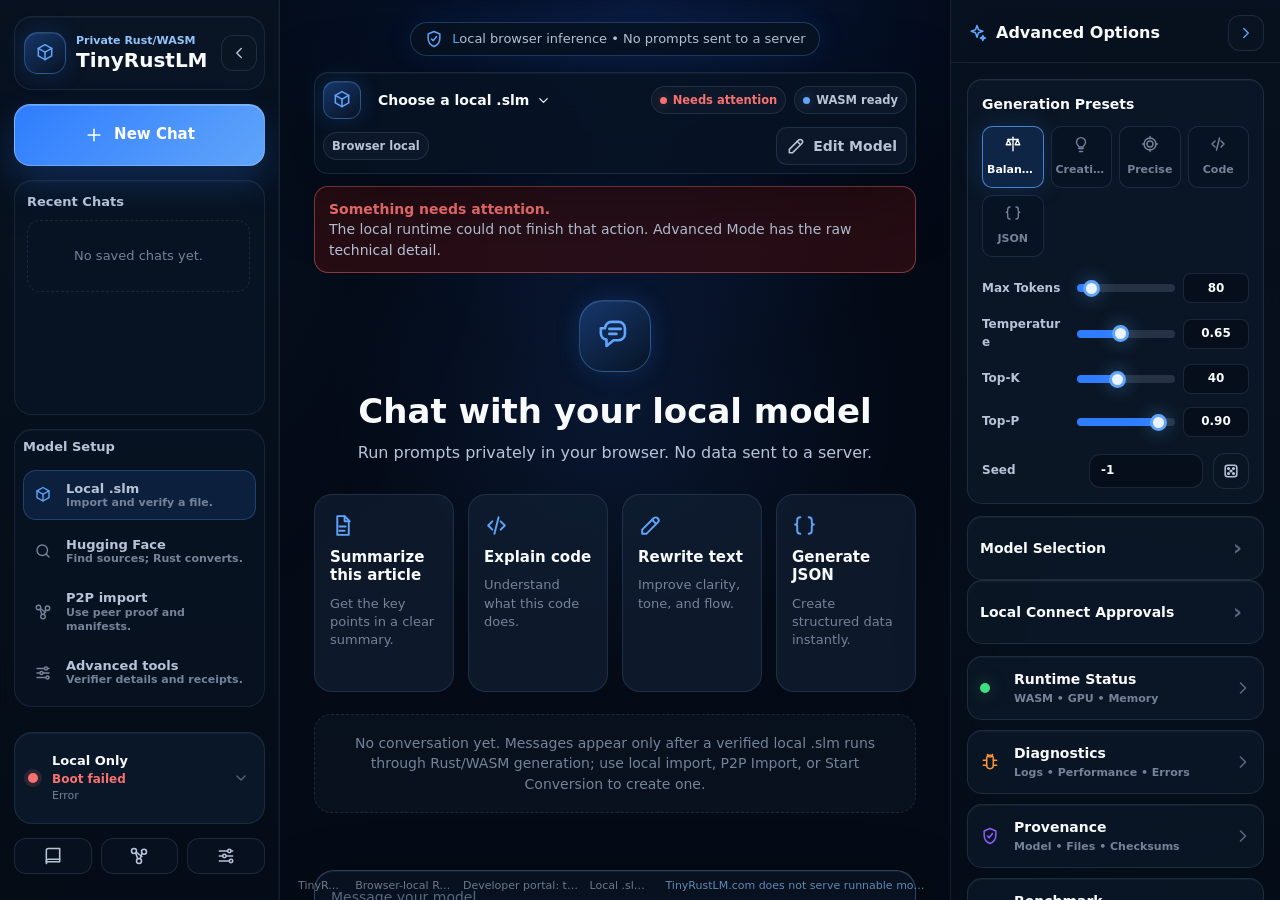
==== commit a606178a: "wip" ====
--- a/tinyrustlm/index.html
+++ b/tinyrustlm/index.html
@@ -5,7 +5,7 @@
   <meta name="viewport" content="width=device-width, initial-scale=1">
   <title>TinyRustLM</title>
   <link rel="icon" href="data:,">
-  <link rel="stylesheet" href="./app/app.css?v=20260703-source-contract">
+  <link rel="stylesheet" href="./app/app.css?v=20260705-peer-contact-book-ui">
 </head>
 <body>
   <svg class="icon-sprite" aria-hidden="true" focusable="false">
@@ -182,16 +182,35 @@
             <button id="simpleSavePeerUrlButton" type="button">Use Peer</button>
           </div>
           <p id="simplePeerUrlStatus" class="inline-status">Enter the consenting peer URL once; P2P imports will use it.</p>
+          <label for="simplePeerContactCardFile">Peer contact card JSON</label>
+          <input id="simplePeerContactCardFile" type="file" accept=".json,application/json">
+          <button id="simpleApplyPeerContactCardButton" class="secondary-action" type="button">Use Peer Card</button>
+          <label for="simplePeerContactBookFile">Peer contact book JSON</label>
+          <input id="simplePeerContactBookFile" type="file" accept=".json,application/json">
+          <button id="simpleApplyPeerContactBookButton" class="secondary-action" type="button">Use Peer Book</button>
           <button id="simpleLoadCatalogButton" class="secondary-action" type="button">Load MiniModel Metadata</button>
           <label for="simpleLocalCatalogFile">Local models.v0.json</label>
           <input id="simpleLocalCatalogFile" type="file" accept=".json,application/json">
           <button id="simpleImportLocalCatalogButton" class="secondary-action" type="button">Load Local Catalog</button>
-          <label for="simplePeerAnnouncementFile">Peer-source announcement JSON</label>
+          <label for="simpleShareMetadataFile">Share metadata JSON</label>
+          <input id="simpleShareMetadataFile" type="file" accept=".json,application/json">
+          <button id="simpleImportShareMetadataButton" class="secondary-action" type="button">Load Share Metadata</button>
+          <label for="simplePeerAnnouncementFile">Peer-source announcement/feed JSON</label>
           <input id="simplePeerAnnouncementFile" type="file" accept=".json,application/json">
-          <button id="simpleApplyPeerAnnouncementButton" class="secondary-action" type="button">Apply Peer Announcement</button>
+          <button id="simpleApplyPeerAnnouncementButton" class="secondary-action" type="button">Apply Peer Feed</button>
+          <label for="simpleImportReceiptLedgerFile">Import receipt ledger JSON</label>
+          <input id="simpleImportReceiptLedgerFile" type="file" accept=".json,application/json">
+          <button id="simpleImportReceiptLedgerButton" class="secondary-action" type="button">Load Receipt Ledger</button>
+          <label for="simplePeerCompanionInventoryFile">Peer companion inventory JSON</label>
+          <input id="simplePeerCompanionInventoryFile" type="file" accept=".json,application/json">
+          <button id="simplePeerCompanionInventoryButton" class="secondary-action" type="button">Load Companion Inventory</button>
           <button id="simpleSaveShareMetadataButton" class="secondary-action" type="button">Save Share Metadata</button>
           <button id="simpleSaveShareKitButton" class="secondary-action" type="button">Save P2P Share Kit</button>
+          <button id="simpleLocalConnectApprovalsButton" class="secondary-action" type="button">Local Connect Approvals</button>
+          <p id="simpleImportReceiptLedgerStatus" class="inline-status">receipt ledger optional</p>
+          <p id="simplePeerCompanionInventoryStatus" class="inline-status">companion inventory optional</p>
           <p id="simpleShareMetadataStatus" class="inline-status">import a local .slm first</p>
+          <p id="simpleLocalConnectStatus" class="inline-status">Local Connect asks before app control.</p>
           <ol id="simpleCatalogResults" class="model-results"></ol>
         </div>
         <button id="simpleOpenAdvancedDiscoveryButton" class="text-link-button" type="button">Open source details in Advanced Tools</button>
@@ -318,7 +337,7 @@
             <p id="modelHelperText" class="helper-text">Exact technical model names are shown here for local verification.</p>
 
             <label for="localModelFile">Local .slm</label>
-            <input id="localModelFile" type="file" accept=".slm,application/octet-stream">
+            <input id="localModelFile" type="file" accept=".slm,.minimodel-receipt,application/octet-stream,text/plain" multiple>
             <button id="importLocalModelButton" class="secondary-action" type="button">Import Local Model</button>
             <p id="localModelState" class="inline-status">waiting</p>
 
@@ -335,9 +354,26 @@
             <label for="localCatalogFile">Local models.v0.json</label>
             <input id="localCatalogFile" type="file" accept=".json,application/json">
             <button id="importLocalCatalogButton" class="secondary-action" type="button">Load Local Catalog</button>
-            <label for="peerAnnouncementFile">Peer-source announcement JSON</label>
+            <label for="shareMetadataFile">Share metadata JSON</label>
+            <input id="shareMetadataFile" type="file" accept=".json,application/json">
+            <button id="importShareMetadataButton" class="secondary-action" type="button">Load Share Metadata</button>
+            <label for="peerContactCardFile">Peer contact card JSON</label>
+            <input id="peerContactCardFile" type="file" accept=".json,application/json">
+            <button id="applyPeerContactCardButton" class="secondary-action" type="button">Use Peer Card</button>
+            <label for="peerContactBookFile">Peer contact book JSON</label>
+            <input id="peerContactBookFile" type="file" accept=".json,application/json">
+            <button id="applyPeerContactBookButton" class="secondary-action" type="button">Use Peer Book</button>
+            <label for="peerAnnouncementFile">Peer-source announcement/feed JSON</label>
             <input id="peerAnnouncementFile" type="file" accept=".json,application/json">
-            <button id="applyPeerAnnouncementButton" class="secondary-action" type="button">Apply Peer Announcement</button>
+            <button id="applyPeerAnnouncementButton" class="secondary-action" type="button">Apply Peer Feed</button>
+            <label for="importReceiptLedgerFile">Import receipt ledger JSON</label>
+            <input id="importReceiptLedgerFile" type="file" accept=".json,application/json">
+            <button id="importReceiptLedgerButton" class="secondary-action" type="button">Load Receipt Ledger</button>
+            <p id="receiptLedgerStatus" class="inline-status">receipt ledger optional</p>
+            <label for="peerCompanionInventoryFile">Peer companion inventory JSON</label>
+            <input id="peerCompanionInventoryFile" type="file" accept=".json,application/json">
+            <button id="peerCompanionInventoryButton" class="secondary-action" type="button">Load Companion Inventory</button>
+            <p id="peerCompanionInventoryStatus" class="inline-status">companion inventory optional</p>
             <p id="catalogStatus" class="inline-status">idle</p>
             <ol id="catalogResults" class="model-results"></ol>
 
@@ -352,6 +388,36 @@
             <button id="saveShareMetadataButton" class="secondary-action" type="button">Save MiniModel Share Metadata</button>
             <button id="saveShareKitButton" class="secondary-action" type="button">Save P2P Share Kit</button>
             <p id="shareMetadataState" class="inline-status">import a local .slm first</p>
+          </details>
+
+          <details class="drawer-section local-connect-drawer" data-panel-key="dashboard-local-connect-approvals">
+            <summary>Local Connect Approvals</summary>
+            <label for="localConnectApprovalMode">Approval mode</label>
+            <select id="localConnectApprovalMode">
+              <option value="ask">Ask every time</option>
+              <option value="selected">Always approve selected</option>
+              <option value="full">Full local-control lab mode</option>
+            </select>
+            <p id="localConnectModeWarning" class="inline-status">Local Connect asks before app control.</p>
+            <div id="localConnectCategoryList" class="local-connect-category-list" role="list" aria-label="App approval categories"></div>
+            <label for="localConnectApprovedApps">Always approved apps</label>
+            <textarea id="localConnectApprovedApps" rows="4" spellcheck="false" placeholder="chrome.exe&#10;outlook.exe"></textarea>
+            <div class="local-connect-actions">
+              <button id="saveLocalConnectPolicyButton" class="secondary-action" type="button">Save Approval Policy</button>
+              <button id="saveLocalConnectPolicyFileButton" class="secondary-action" type="button">Save Endpoint Policy JSON</button>
+              <button id="resetLocalConnectPolicyButton" class="secondary-action" type="button">Reset to Ask</button>
+            </div>
+            <label for="localConnectEndpointUrl">Local endpoint</label>
+            <div class="local-connect-endpoint-row">
+              <input id="localConnectEndpointUrl" type="url" inputmode="url" spellcheck="false" placeholder="127.0.0.1 loopback endpoint" />
+              <button id="checkLocalConnectEndpointButton" class="secondary-action" type="button">Check Endpoint</button>
+              <button id="dryRunLocalConnectDecisionButton" class="secondary-action" type="button">Dry Run Browser Decision</button>
+              <button id="dryRunLocalConnectActionButton" class="secondary-action" type="button">Dry Run Open URL</button>
+            </div>
+            <p id="localConnectEndpointStatus" class="inline-status">Endpoint checks use loopback only; action tests dry-run by default.</p>
+            <div id="localConnectEndpointAppList" class="local-connect-app-list" role="list" aria-label="Endpoint app approvals"></div>
+            <p id="localConnectPolicyStatus" class="inline-status">Ask every time for all app categories.</p>
+            <pre id="localConnectPolicyPreview" class="local-connect-policy-preview" aria-label="Local Connect approval policy"></pre>
           </details>
         </section>
 
@@ -536,6 +602,6 @@
       <span id="currentModelSummary" class="model-summary">No model loaded</span>
     </footer>
   </main>
-  <script src="./app/app.js?v=20260704-receipt-strict-time"></script>
+  <script src="./app/app.js?v=20260705-peer-contact-book-ui"></script>
 </body>
 </html>
--- a/tinyrustlm/app/app.css
+++ b/tinyrustlm/app/app.css
@@ -1713,6 +1713,176 @@
   color: var(--text-secondary);
 }
 
+.local-connect-category-list {
+  display: grid;
+  gap: 8px;
+  margin: 10px 0;
+}
+
+.local-connect-category {
+  display: grid;
+  grid-template-columns: minmax(0, 1fr) minmax(118px, 160px);
+  gap: 10px;
+  align-items: center;
+  padding: 10px;
+  background: rgba(8, 19, 34, .68);
+  border: 1px solid var(--border);
+  border-radius: 8px;
+}
+
+.local-connect-category.risk-high {
+  border-color: rgba(251, 191, 36, .42);
+}
+
+.local-connect-category.risk-critical {
+  border-color: rgba(248, 113, 113, .54);
+}
+
+.local-connect-category-copy {
+  display: grid;
+  gap: 3px;
+  min-width: 0;
+}
+
+.local-connect-category-copy strong {
+  color: var(--text);
+  font-size: 12px;
+}
+
+.local-connect-risk {
+  width: max-content;
+  max-width: 100%;
+  padding: 2px 7px;
+  color: var(--text-secondary);
+  background: rgba(148, 163, 184, .12);
+  border: 1px solid rgba(148, 163, 184, .22);
+  border-radius: 999px;
+  font-size: 10px;
+  font-weight: 800;
+  text-transform: uppercase;
+}
+
+.risk-high .local-connect-risk {
+  color: #fbbf24;
+  background: rgba(251, 191, 36, .1);
+  border-color: rgba(251, 191, 36, .32);
+}
+
+.risk-critical .local-connect-risk {
+  color: #fca5a5;
+  background: rgba(248, 113, 113, .1);
+  border-color: rgba(248, 113, 113, .38);
+}
+
+.local-connect-category-copy small {
+  color: var(--text-muted);
+  font-size: 11px;
+  line-height: 1.4;
+}
+
+.local-connect-actions {
+  display: flex;
+  flex-wrap: wrap;
+  gap: 8px;
+}
+
+.local-connect-endpoint-row {
+  display: grid;
+  grid-template-columns: minmax(0, 1fr) auto auto;
+  gap: 8px;
+  align-items: center;
+}
+
+.local-connect-endpoint-row input {
+  min-width: 0;
+}
+
+.local-connect-app-list {
+  display: grid;
+  gap: 8px;
+}
+
+.local-connect-endpoint-app {
+  display: grid;
+  grid-template-columns: minmax(0, 1fr) minmax(118px, auto) auto;
+  gap: 8px;
+  align-items: center;
+  padding: 10px;
+  border: 1px solid var(--border);
+  border-radius: 8px;
+  background: rgba(255, 255, 255, .04);
+}
+
+.local-connect-endpoint-app strong {
+  display: block;
+  overflow-wrap: anywhere;
+}
+
+.local-connect-app-meta {
+  display: flex;
+  flex-wrap: wrap;
+  gap: 6px;
+  margin-top: 4px;
+  color: var(--text-muted);
+  font-size: 11px;
+}
+
+.local-connect-app-warning {
+  display: block;
+  margin-top: 5px;
+  color: var(--text-muted);
+  font-size: 11px;
+  line-height: 1.35;
+}
+
+.local-connect-app-controls {
+  display: flex;
+  flex-wrap: wrap;
+  justify-content: flex-end;
+  gap: 6px;
+  min-width: 0;
+}
+
+.local-connect-app-action {
+  min-height: 30px;
+  padding: 6px 9px;
+  font-size: 11px;
+  white-space: normal;
+}
+
+.local-connect-app-decision {
+  white-space: nowrap;
+  padding: 4px 8px;
+  border: 1px solid var(--border);
+  border-radius: 999px;
+  color: var(--text-muted);
+  font-size: 11px;
+  text-transform: uppercase;
+}
+
+.local-connect-app-decision.allow {
+  color: #86efac;
+  border-color: rgba(134, 239, 172, .38);
+  background: rgba(22, 163, 74, .1);
+}
+
+.local-connect-app-decision.ask {
+  color: #fcd34d;
+  border-color: rgba(252, 211, 77, .38);
+  background: rgba(217, 119, 6, .1);
+}
+
+.local-connect-app-decision.deny {
+  color: #fca5a5;
+  border-color: rgba(248, 113, 113, .38);
+  background: rgba(248, 113, 113, .1);
+}
+
+.local-connect-policy-preview {
+  max-height: 190px;
+  font-size: 11px;
+}
+
 .benchmark-grid {
   display: grid;
   grid-template-columns: repeat(2, minmax(0, 1fr));
@@ -2481,6 +2651,22 @@
     overflow-wrap: anywhere;
   }
 
+  .local-connect-category {
+    grid-template-columns: minmax(0, 1fr);
+  }
+
+  .local-connect-endpoint-row {
+    grid-template-columns: minmax(0, 1fr);
+  }
+
+  .local-connect-endpoint-app {
+    grid-template-columns: minmax(0, 1fr);
+  }
+
+  .local-connect-app-controls {
+    justify-content: flex-start;
+  }
+
   .hero-icon {
     width: 64px;
     height: 64px;
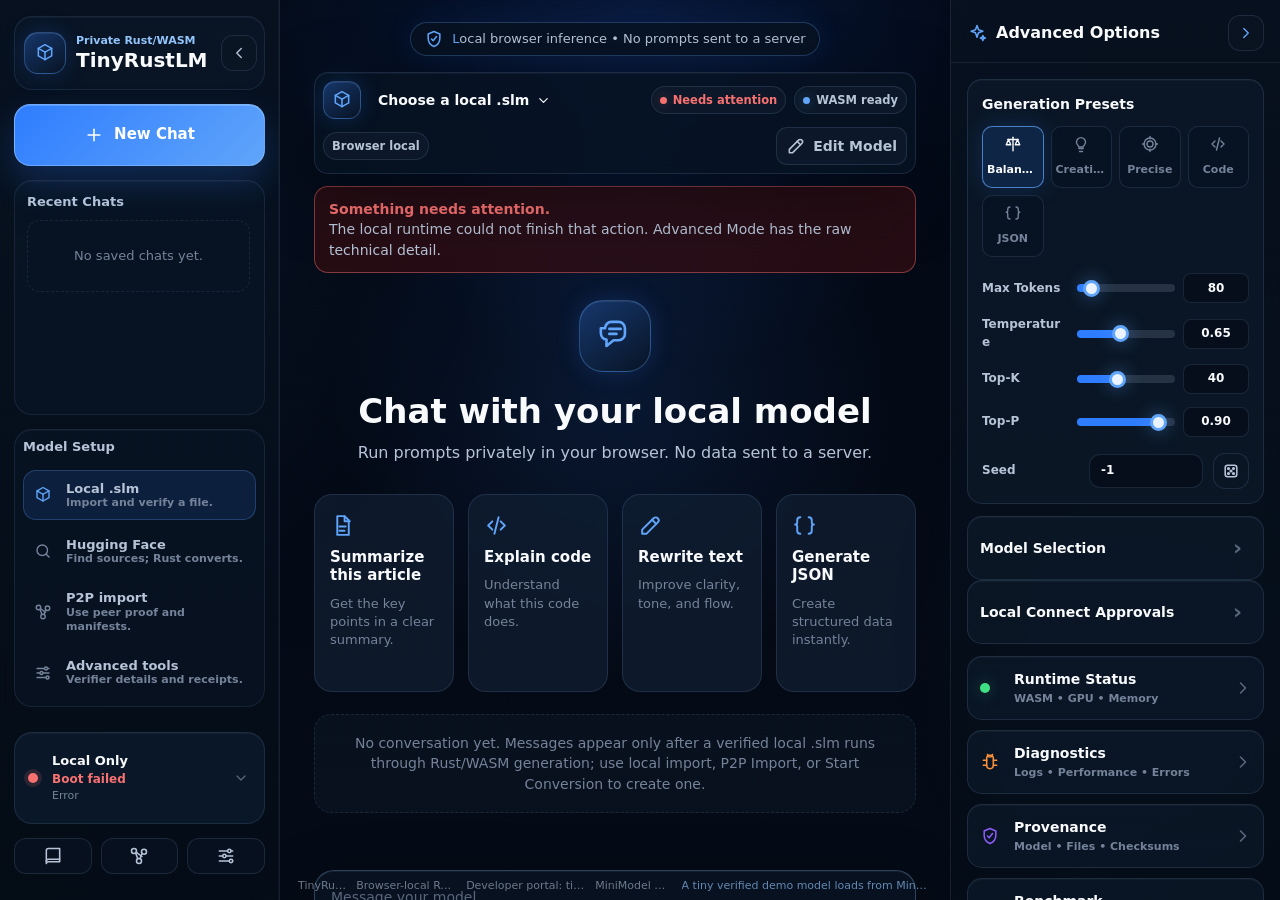
==== commit fe717ddc: "wip" ====
--- a/tinyrustlm/index.html
+++ b/tinyrustlm/index.html
@@ -5,7 +5,7 @@
   <meta name="viewport" content="width=device-width, initial-scale=1">
   <title>TinyRustLM</title>
   <link rel="icon" href="data:,">
-  <link rel="stylesheet" href="./app/app.css?v=20260705-peer-contact-book-ui">
+  <link rel="stylesheet" href="./app/app.css?v=20260707-hf-top500-ready">
 </head>
 <body>
   <svg class="icon-sprite" aria-hidden="true" focusable="false">
@@ -114,10 +114,10 @@
       <section id="modelToolbar" class="model-toolbar" aria-label="Loaded local model">
         <div class="model-icon" aria-hidden="true"><svg><use href="#icon-cube"></use></svg></div>
         <button id="modelEditButton" class="model-name-button" type="button" aria-haspopup="dialog" aria-expanded="false">
-          <span id="modelToolbarName">Choose a local .slm</span>
+          <span id="modelToolbarName">Loading MiniModel demo</span>
           <svg aria-hidden="true"><use href="#icon-chevron"></use></svg>
         </button>
-        <span id="modelLoadPill" class="status-pill neutral"><span class="mini-dot"></span>No model imported</span>
+        <span id="modelLoadPill" class="status-pill neutral"><span class="mini-dot"></span>Loading demo</span>
         <span class="status-pill info"><span class="mini-dot"></span>WASM ready <span id="wasmState" class="sr-only">waiting</span></span>
         <span id="modelContextPill" class="status-pill neutral">Browser local</span>
         <button class="edit-model-button" type="button" data-open-model-popover>
@@ -155,12 +155,20 @@
           <p>Local `.slm` files stay on this device and are checked before they run.</p>
           <button id="simpleChooseLocalButton" class="secondary-action" type="button">Choose Local .slm</button>
           <button id="simpleImportLocalModelButton" class="secondary-action" type="button">Import Selected .slm</button>
+          <label for="simpleLocalMemoryPackageFiles">UAIX memory deck</label>
+          <input id="simpleLocalMemoryPackageFiles" type="file" accept=".uai,.json,text/plain,application/json" multiple>
+          <button id="simpleInspectLocalMemoryPackageButton" class="secondary-action" type="button">Use Memory Deck</button>
+          <p id="simpleLocalMemoryPackageStatus" class="inline-status">memory deck optional</p>
         </div>
         <div id="simpleHfSourcePanel" class="source-panel" data-source-panel="huggingface" hidden>
           <label for="simpleHfSearchInput">Hugging Face metadata search</label>
-          <p>These are external model-card candidates. Nothing runs here until Rust converts a compatible source to `.slm`, verifies it, and you choose the local file.</p>
-          <div class="search-row">
-            <input id="simpleHfSearchInput" type="search" value="tiny text-generation slm">
+          <p>Leave search empty to browse up to the top 100 TinyRustLM-ready candidates by Popular or New releases, or enter a model phrase.</p>
+          <div class="search-row hf-search-row">
+            <input id="simpleHfSearchInput" type="search" placeholder="TinyLlama" autocomplete="off" spellcheck="false">
+            <select id="simpleHfSortSelect" aria-label="Hugging Face browse order">
+              <option value="popular" selected>Popular</option>
+              <option value="new">New releases</option>
+            </select>
             <button id="simpleHfSearchButton" type="button">Search Metadata</button>
           </div>
           <div class="source-flow-row">
@@ -180,6 +188,7 @@
           <div class="search-row">
             <input id="simplePeerBaseUrlInput" type="url" inputmode="url" placeholder="127.0.0.1:8123/">
             <button id="simpleSavePeerUrlButton" type="button">Use Peer</button>
+            <button id="simpleCheckPeerStatusButton" class="secondary-action" type="button">Check Peer</button>
           </div>
           <p id="simplePeerUrlStatus" class="inline-status">Enter the consenting peer URL once; P2P imports will use it.</p>
           <label for="simplePeerContactCardFile">Peer contact card JSON</label>
@@ -188,6 +197,7 @@
           <label for="simplePeerContactBookFile">Peer contact book JSON</label>
           <input id="simplePeerContactBookFile" type="file" accept=".json,application/json">
           <button id="simpleApplyPeerContactBookButton" class="secondary-action" type="button">Use Peer Book</button>
+          <div id="simplePeerContactBookPeers" class="peer-contact-book-list" role="list" aria-label="Peer contact book peers" hidden></div>
           <button id="simpleLoadCatalogButton" class="secondary-action" type="button">Load MiniModel Metadata</button>
           <label for="simpleLocalCatalogFile">Local models.v0.json</label>
           <input id="simpleLocalCatalogFile" type="file" accept=".json,application/json">
@@ -201,6 +211,10 @@
           <label for="simpleImportReceiptLedgerFile">Import receipt ledger JSON</label>
           <input id="simpleImportReceiptLedgerFile" type="file" accept=".json,application/json">
           <button id="simpleImportReceiptLedgerButton" class="secondary-action" type="button">Load Receipt Ledger</button>
+          <div id="simpleImportReceiptLedgerEntries" class="receipt-ledger-entry-list" role="list" aria-label="Import receipt ledger entries" hidden></div>
+          <label for="simplePeerStatusCheckFile">Peer status check JSON</label>
+          <input id="simplePeerStatusCheckFile" type="file" accept=".json,application/json">
+          <button id="simplePeerStatusCheckButton" class="secondary-action" type="button">Load Peer Status</button>
           <label for="simplePeerCompanionInventoryFile">Peer companion inventory JSON</label>
           <input id="simplePeerCompanionInventoryFile" type="file" accept=".json,application/json">
           <button id="simplePeerCompanionInventoryButton" class="secondary-action" type="button">Load Companion Inventory</button>
@@ -208,13 +222,14 @@
           <button id="simpleSaveShareKitButton" class="secondary-action" type="button">Save P2P Share Kit</button>
           <button id="simpleLocalConnectApprovalsButton" class="secondary-action" type="button">Local Connect Approvals</button>
           <p id="simpleImportReceiptLedgerStatus" class="inline-status">receipt ledger optional</p>
+          <p id="simplePeerStatusCheckStatus" class="inline-status">peer status optional</p>
           <p id="simplePeerCompanionInventoryStatus" class="inline-status">companion inventory optional</p>
           <p id="simpleShareMetadataStatus" class="inline-status">import a local .slm first</p>
           <p id="simpleLocalConnectStatus" class="inline-status">Local Connect asks before app control.</p>
           <ol id="simpleCatalogResults" class="model-results"></ol>
         </div>
         <button id="simpleOpenAdvancedDiscoveryButton" class="text-link-button" type="button">Open source details in Advanced Tools</button>
-        <div id="simpleDiscoveryStatus" class="helper-status" aria-live="polite">Choose a trusted local .slm file. No network is needed.</div>
+        <div id="simpleDiscoveryStatus" class="helper-status" aria-live="polite">Loading the verified MiniModel demo. Private models still use local files or P2P.</div>
       </section>
 
       <section id="simpleErrorPanel" class="simple-error" hidden aria-live="polite">
@@ -346,6 +361,27 @@
             <button id="importConversionRequestButton" class="secondary-action" type="button">Bind Conversion Request</button>
             <p id="conversionRequestState" class="inline-status">optional source handoff</p>
 
+            <label for="localMemoryPackageSetup">UAIX memory setup</label>
+            <select id="localMemoryPackageSetup">
+              <option value="auto" selected>Auto from manifest</option>
+              <option value="base">Base active memory</option>
+              <option value="agent_file_handoff">Agent File Handoff</option>
+              <option value="llm_wiki">LLM Wiki</option>
+              <option value="file_handoff_llm_wiki">File Handoff + LLM Wiki</option>
+              <option value="multi_agent_communication">Multi-Agent Communication</option>
+              <option value="talisman_system">Talisman System</option>
+              <option value="advanced_persona_profile">Advanced Persona Profile</option>
+            </select>
+            <label for="localMemoryPackageFiles">UAIX memory deck files</label>
+            <input id="localMemoryPackageFiles" type="file" accept=".uai,.json,text/plain,application/json" multiple>
+            <div class="memory-deck-actions">
+              <button id="inspectLocalMemoryPackageButton" class="secondary-action" type="button">Inspect Memory Deck</button>
+              <button id="clearLocalMemoryPackageButton" class="secondary-action" type="button">Clear Memory Deck</button>
+            </div>
+            <p id="localMemoryPackageStatus" class="inline-status">select an extracted `.uai` folder to bind local memory</p>
+            <div id="localMemoryPackageSummary" class="memory-deck-summary" hidden></div>
+            <pre id="localMemoryPackageContextPreview" class="memory-deck-context-preview" aria-label="UAIX memory context preview"></pre>
+
             <label for="catalogUrlInput">Catalog URL</label>
             <div class="search-row">
               <input id="catalogUrlInput" type="url" autocomplete="off" spellcheck="false">
@@ -363,6 +399,7 @@
             <label for="peerContactBookFile">Peer contact book JSON</label>
             <input id="peerContactBookFile" type="file" accept=".json,application/json">
             <button id="applyPeerContactBookButton" class="secondary-action" type="button">Use Peer Book</button>
+            <div id="peerContactBookPeers" class="peer-contact-book-list" role="list" aria-label="Peer contact book peers" hidden></div>
             <label for="peerAnnouncementFile">Peer-source announcement/feed JSON</label>
             <input id="peerAnnouncementFile" type="file" accept=".json,application/json">
             <button id="applyPeerAnnouncementButton" class="secondary-action" type="button">Apply Peer Feed</button>
@@ -370,6 +407,12 @@
             <input id="importReceiptLedgerFile" type="file" accept=".json,application/json">
             <button id="importReceiptLedgerButton" class="secondary-action" type="button">Load Receipt Ledger</button>
             <p id="receiptLedgerStatus" class="inline-status">receipt ledger optional</p>
+            <div id="importReceiptLedgerEntries" class="receipt-ledger-entry-list" role="list" aria-label="Import receipt ledger entries" hidden></div>
+            <label for="peerStatusCheckFile">Peer status check JSON</label>
+            <input id="peerStatusCheckFile" type="file" accept=".json,application/json">
+            <button id="peerStatusCheckButton" class="secondary-action" type="button">Load Peer Status</button>
+            <button id="checkPeerStatusButton" class="secondary-action" type="button">Check Known Peer</button>
+            <p id="peerStatusCheckStatus" class="inline-status">peer status optional</p>
             <label for="peerCompanionInventoryFile">Peer companion inventory JSON</label>
             <input id="peerCompanionInventoryFile" type="file" accept=".json,application/json">
             <button id="peerCompanionInventoryButton" class="secondary-action" type="button">Load Companion Inventory</button>
@@ -378,8 +421,12 @@
             <ol id="catalogResults" class="model-results"></ol>
 
             <label for="hfSearchInput">Hugging Face metadata</label>
-            <div class="search-row">
-              <input id="hfSearchInput" type="search" value="tiny text-generation slm">
+            <div class="search-row hf-search-row">
+              <input id="hfSearchInput" type="search" placeholder="TinyLlama" autocomplete="off" spellcheck="false">
+              <select id="hfSortSelect" aria-label="Hugging Face browse order">
+                <option value="popular" selected>Popular</option>
+                <option value="new">New releases</option>
+              </select>
               <button id="hfSearchButton" type="button">Search Metadata</button>
             </div>
             <p id="hfStatus" class="inline-status">idle</p>
@@ -399,10 +446,15 @@
               <option value="full">Full local-control lab mode</option>
             </select>
             <p id="localConnectModeWarning" class="inline-status">Local Connect asks before app control.</p>
+            <label class="toggle-row local-connect-full-ack" for="localConnectFullControlAck">
+              <input id="localConnectFullControlAck" type="checkbox">
+              <span>Non-sensitive machine acknowledged</span>
+            </label>
             <div id="localConnectCategoryList" class="local-connect-category-list" role="list" aria-label="App approval categories"></div>
             <label for="localConnectApprovedApps">Always approved apps</label>
             <textarea id="localConnectApprovedApps" rows="4" spellcheck="false" placeholder="chrome.exe&#10;outlook.exe"></textarea>
             <div class="local-connect-actions">
+              <button id="trustBrowserEmailLocalConnectButton" class="secondary-action" type="button">Trust Browsers + Email</button>
               <button id="saveLocalConnectPolicyButton" class="secondary-action" type="button">Save Approval Policy</button>
               <button id="saveLocalConnectPolicyFileButton" class="secondary-action" type="button">Save Endpoint Policy JSON</button>
               <button id="resetLocalConnectPolicyButton" class="secondary-action" type="button">Reset to Ask</button>
@@ -413,6 +465,7 @@
               <button id="checkLocalConnectEndpointButton" class="secondary-action" type="button">Check Endpoint</button>
               <button id="dryRunLocalConnectDecisionButton" class="secondary-action" type="button">Dry Run Browser Decision</button>
               <button id="dryRunLocalConnectActionButton" class="secondary-action" type="button">Dry Run Open URL</button>
+              <button id="executeLocalConnectActionButton" class="secondary-action" type="button">Execute Open URL</button>
             </div>
             <p id="localConnectEndpointStatus" class="inline-status">Endpoint checks use loopback only; action tests dry-run by default.</p>
             <div id="localConnectEndpointAppList" class="local-connect-app-list" role="list" aria-label="Endpoint app approvals"></div>
@@ -597,11 +650,11 @@
       <span>TinyRustLM.com</span>
       <span>Browser-local Rust/WASM runtime</span>
       <span>Developer portal: tinyrustlm.mirust.com</span>
-      <span>Local .slm models only</span>
-      <span class="notice">TinyRustLM.com does not serve runnable model weights. Prompts are not sent to a server.</span>
+      <span>MiniModel demo autoload</span>
+      <span class="notice">A tiny verified demo model loads from MiniModel.org; prompts stay in this browser.</span>
       <span id="currentModelSummary" class="model-summary">No model loaded</span>
     </footer>
   </main>
-  <script src="./app/app.js?v=20260705-peer-contact-book-ui"></script>
+  <script src="./app/app.js?v=20260707-minimodel-demo-autoload"></script>
 </body>
 </html>
--- a/tinyrustlm/app/app.css
+++ b/tinyrustlm/app/app.css
@@ -849,6 +849,10 @@
   gap: 8px;
 }
 
+.search-row.hf-search-row {
+  grid-template-columns: minmax(0, 1fr) minmax(132px, 160px) auto;
+}
+
 .source-flow-row {
   display: flex;
   flex-wrap: wrap;
@@ -992,6 +996,12 @@
   color: var(--text);
   border-color: rgba(96, 165, 250, .46);
   background: rgba(24, 45, 72, .76);
+}
+
+@media (max-width: 680px) {
+  .search-row.hf-search-row {
+    grid-template-columns: minmax(0, 1fr);
+  }
 }
 
 .text-link-button {
@@ -1713,6 +1723,34 @@
   color: var(--text-secondary);
 }
 
+.local-connect-full-ack {
+  width: max-content;
+  max-width: 100%;
+  min-height: 32px;
+  padding: 6px 8px;
+  border: 1px solid var(--border);
+  border-radius: 8px;
+  background: rgba(8, 19, 34, .42);
+}
+
+.local-connect-full-ack.active {
+  border-color: rgba(248, 113, 113, .42);
+}
+
+.local-connect-full-ack.error {
+  color: #fca5a5;
+  background: rgba(248, 113, 113, .08);
+}
+
+.local-connect-full-ack input {
+  flex: 0 0 auto;
+}
+
+.local-connect-full-ack span {
+  min-width: 0;
+  overflow-wrap: anywhere;
+}
+
 .local-connect-category-list {
   display: grid;
   gap: 8px;
@@ -1784,6 +1822,173 @@
   display: flex;
   flex-wrap: wrap;
   gap: 8px;
+}
+
+.memory-deck-actions {
+  display: flex;
+  flex-wrap: wrap;
+  gap: 8px;
+}
+
+.memory-deck-summary {
+  display: grid;
+  gap: 7px;
+  padding: 10px;
+  color: var(--text-secondary);
+  background: rgba(8, 19, 34, .68);
+  border: 1px solid var(--border);
+  border-radius: 8px;
+  font-size: 12px;
+  line-height: 1.45;
+}
+
+.memory-deck-summary strong {
+  color: var(--text);
+}
+
+.memory-deck-summary .memory-deck-warning {
+  color: #fbbf24;
+}
+
+.memory-deck-context-preview {
+  max-height: 160px;
+  min-height: 72px;
+  padding: 10px;
+  overflow: auto;
+  color: var(--text-secondary);
+  background: rgba(5, 13, 24, .76);
+  border: 1px solid var(--border);
+  border-radius: 8px;
+  font-size: 11px;
+  line-height: 1.45;
+  white-space: pre-wrap;
+}
+
+.peer-contact-book-list {
+  display: grid;
+  gap: 7px;
+  margin: 4px 0 8px;
+}
+
+.peer-contact-book-peer {
+  display: grid;
+  grid-template-columns: minmax(0, 1fr) auto;
+  gap: 4px 8px;
+  align-items: center;
+  width: 100%;
+  min-height: 44px;
+  padding: 8px 10px;
+  color: var(--text-secondary);
+  text-align: left;
+  background: rgba(8, 19, 34, .68);
+  border: 1px solid var(--border);
+  border-radius: 8px;
+}
+
+.peer-contact-book-peer:hover,
+.peer-contact-book-peer.selected {
+  color: var(--text);
+  background: rgba(47, 125, 255, .14);
+  border-color: rgba(96, 165, 250, .46);
+}
+
+.peer-contact-book-peer strong,
+.peer-contact-book-peer small {
+  min-width: 0;
+}
+
+.peer-contact-book-peer strong {
+  color: inherit;
+  font-size: 12px;
+}
+
+.peer-contact-book-peer small {
+  color: var(--text-muted);
+  font-size: 11px;
+  font-weight: 800;
+  white-space: nowrap;
+}
+
+.peer-contact-book-url {
+  grid-column: 1 / -1;
+  min-width: 0;
+  overflow-wrap: anywhere;
+  color: var(--text-muted);
+  font-size: 11px;
+}
+
+.receipt-ledger-entry-list {
+  display: grid;
+  gap: 8px;
+  margin: 4px 0 10px;
+}
+
+.receipt-ledger-entry {
+  display: grid;
+  gap: 7px;
+  padding: 10px;
+  color: var(--text-secondary);
+  background: rgba(8, 19, 34, .68);
+  border: 1px solid var(--border);
+  border-radius: 8px;
+}
+
+.receipt-ledger-entry-header {
+  display: flex;
+  flex-wrap: wrap;
+  gap: 8px;
+  align-items: center;
+  justify-content: space-between;
+}
+
+.receipt-ledger-entry-header strong {
+  min-width: 0;
+  overflow-wrap: anywhere;
+  color: var(--text);
+  font-size: 12px;
+}
+
+.receipt-ledger-kind {
+  flex: 0 0 auto;
+  min-height: 22px;
+  padding: 3px 7px;
+  color: var(--text-secondary);
+  background: rgba(148, 163, 184, .12);
+  border: 1px solid rgba(148, 163, 184, .24);
+  border-radius: 999px;
+  font-size: 10px;
+  font-weight: 800;
+  text-transform: uppercase;
+}
+
+.receipt-ledger-kind.peer {
+  color: var(--success);
+  background: rgba(62, 224, 131, .1);
+  border-color: rgba(62, 224, 131, .3);
+}
+
+.receipt-ledger-kind.local {
+  color: var(--soft-blue);
+  background: rgba(96, 165, 250, .1);
+  border-color: rgba(96, 165, 250, .28);
+}
+
+.receipt-ledger-entry-facts {
+  display: grid;
+  grid-template-columns: minmax(78px, 112px) minmax(0, 1fr);
+  gap: 5px 8px;
+  margin: 0;
+  font-size: 11px;
+}
+
+.receipt-ledger-entry-facts dt {
+  color: var(--text-muted);
+}
+
+.receipt-ledger-entry-facts dd {
+  min-width: 0;
+  margin: 0;
+  overflow-wrap: anywhere;
 }
 
 .local-connect-endpoint-row {
